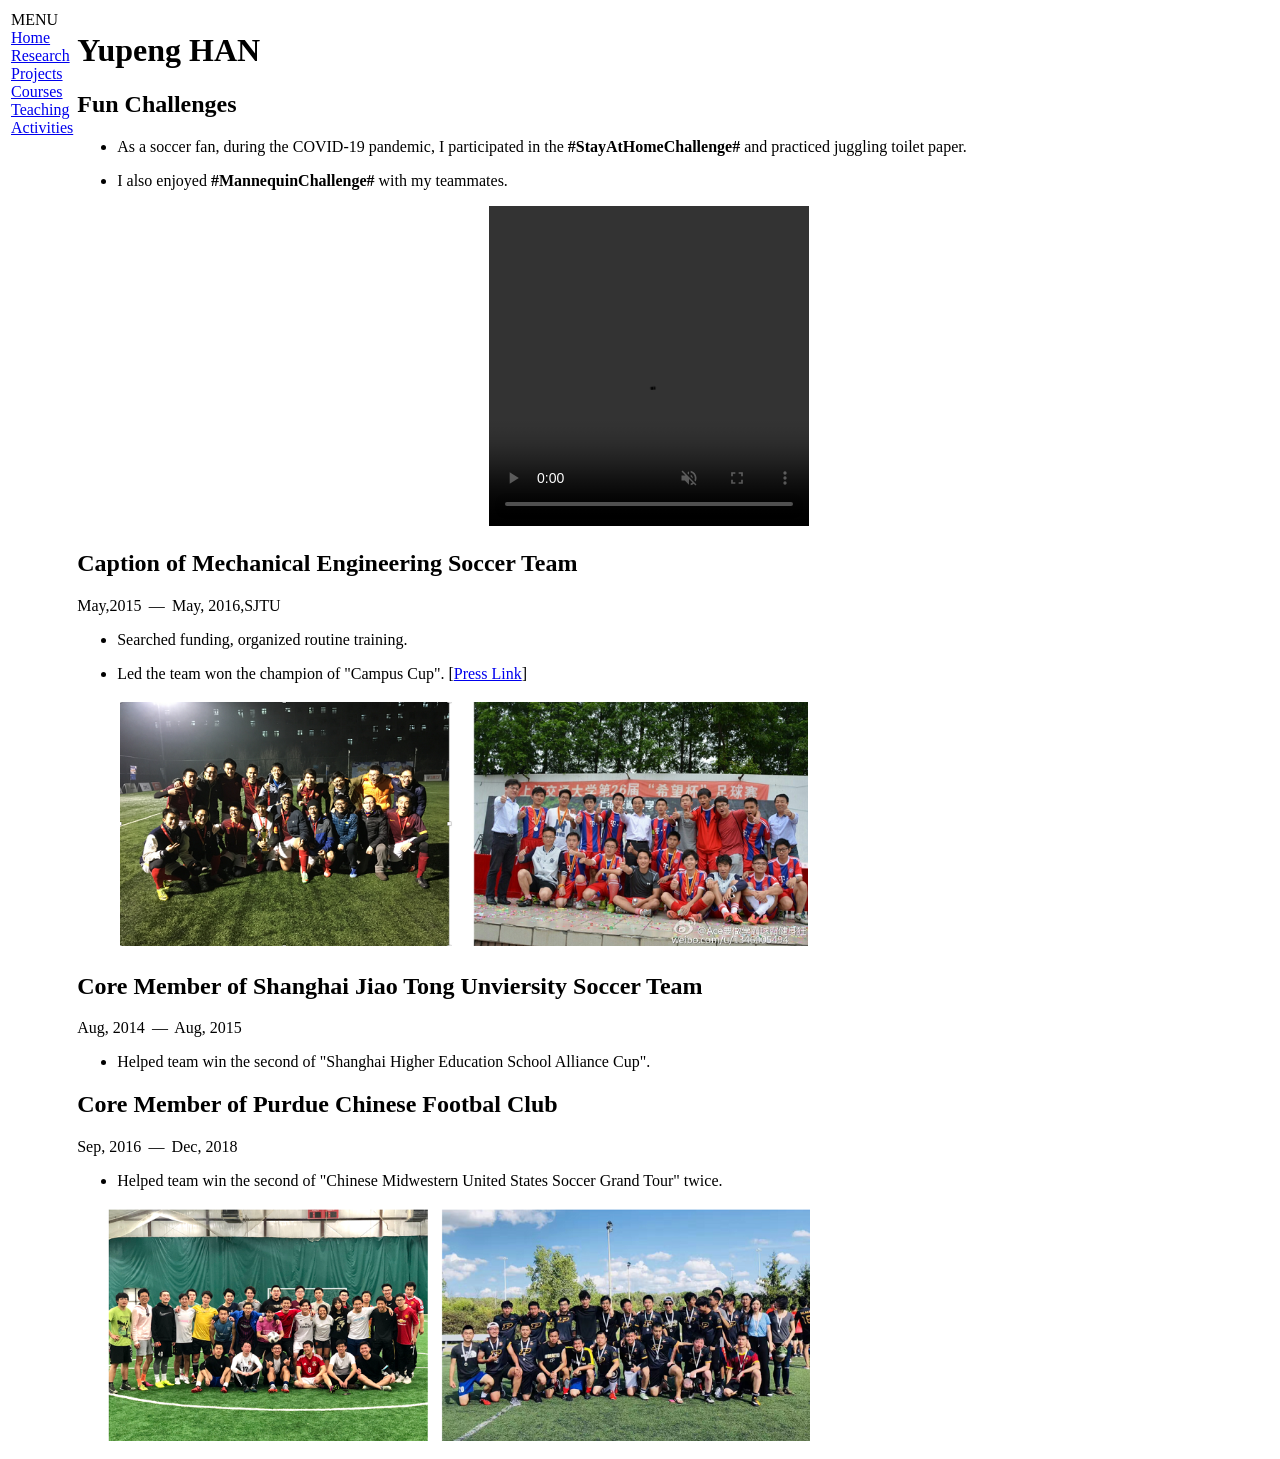
==== activities.html @ 4541bf23 "activity works" ====
<!DOCTYPE html PUBLIC "-//W3C//DTD XHTML 1.1//EN"
  "http://www.w3.org/TR/xhtml11/DTD/xhtml11.dtd">
<html xmlns="http://www.w3.org/1999/xhtml" xml:lang="en">
<head>
<!-- Global site tag (gtag.js) - Google Analytics -->
<script async src="https://www.googletagmanager.com/gtag/js?id=UA-149845984-1"></script>
<script>
  window.dataLayer = window.dataLayer || [];
  function gtag(){dataLayer.push(arguments);}
  gtag('js', new Date());

  gtag('config', 'UA-149845984-1');
</script>
<meta name="generator" content="jemdoc, see http://jemdoc.jaboc.net/" />
<meta http-equiv="Content-Type" content="text/html;charset=utf-8" />
<link rel="stylesheet" href="jemdoc.css" type="text/css" />
<title>Yupeng HAN's Hobby</title>
</head>
<body>
<table summary="Table for page layout." id="tlayout">
<tr valign="top">
<td id="layout-menu">
<div class="menu-category">MENU</div>
<div class="menu-item"><a href="index.html">Home</a></div>
<div class="menu-item"><a href="research.html">Research</a></div>
<div class="menu-item"><a href="projects.html">Projects</a></div>
<div class="menu-item"><a href="courses.html">Courses</a></div>
<div class="menu-item"><a href="teaching.html">Teaching</a></div>
<div class="menu-item"><a href="activities.html" class="current">Activities</a></div>
</td>
<td id="layout-content">
<div id="toptitle">
<h1>Yupeng HAN </h1>
</div>
<h2>Fun Challenges</h2>
<ul>
<li><p>As a soccer fan, during the COVID-19 pandemic, I participated in the <b>#StayAtHomeChallenge#</b> and practiced juggling toilet paper.</p></li>
    <li><p>I also enjoyed <b>#MannequinChallenge#</b> with my teammates.</p></li>
<div>
<!-- <video id = "cg1" autobuffer muted autoplay="autoplay" loop="loop" width="300" height="300">
  <source src="photos/jog.mp4" type="video/mp4">
    Your browser does not support the video tag.
</video> -->
&nbsp&nbsp
<video autoplay loop muted playsinline  width="320" height="320" autobuffer class="video-background">
  <source src="photos/jog.mp4" type="video/mp4">
    Your browser does not support the video tag.
</video>
<script>
    document.getElementById('cg1').play();
</script>
&nbsp&nbsp&nbsp&nbsp&nbsp&nbsp&nbsp&nbsp
<video id = "cg2" autobuffer playsinline muted autoplay="autoplay" loop="loop" width="320" height="320" controls>
  <source src="photos/Mannequin.mp4" type="video/mp4">
    Your browser does not support the video tag.
</video>
<script>
    document.getElementById('cg2').play();
</script>
</div>
    
    

</ul>
<h2><b>Caption</b> of Mechanical Engineering Soccer Team </h2>
<p>May,2015 &#8201;&mdash;&#8201; May, 2016,SJTU</p>
<ul>
<li>
<p>Searched funding, organized routine training.</p>
</li>
<li>
<p>Led the team won the champion of "Campus Cup". [<a href="https://mp.weixin.qq.com/s/-pSv9NqYM9pjsmjz_U05iA">Press Link</a>]</p>
</li>
<table class="imgtable"><tr><td>
<img src="photos/sjtusoccer.png" alt="alt text" width="688px" height="244px" />&nbsp;</td>
<td align="left">
</td>
</tr>
</table>
</ul>




<h2><b>Core Member</b> of Shanghai Jiao Tong Unviersity Soccer Team</h2>
<p>Aug, 2014 &#8201;&mdash;&#8201; Aug, 2015</p>
<ul>
<li><p>Helped team win the second of "Shanghai Higher Education School Alliance Cup".</p>
</li>
</ul>
<h2><b>Core Member</b> of Purdue Chinese Footbal Club</h2>
<p>Sep, 2016 &#8201;&mdash;&#8201; Dec, 2018</p>
<ul>
<li><p>Helped team win the second of "Chinese Midwestern United States Soccer Grand Tour" twice.</p>
</li>
</ul>

<table class="imgtable"><tr><td>
<img src="photos/pcfc.png" alt="alt text" width="730px" height="232px" />&nbsp;</td>
<td align="left"></td></tr></table>

</td>
</tr>
</table>



</body>
</html>
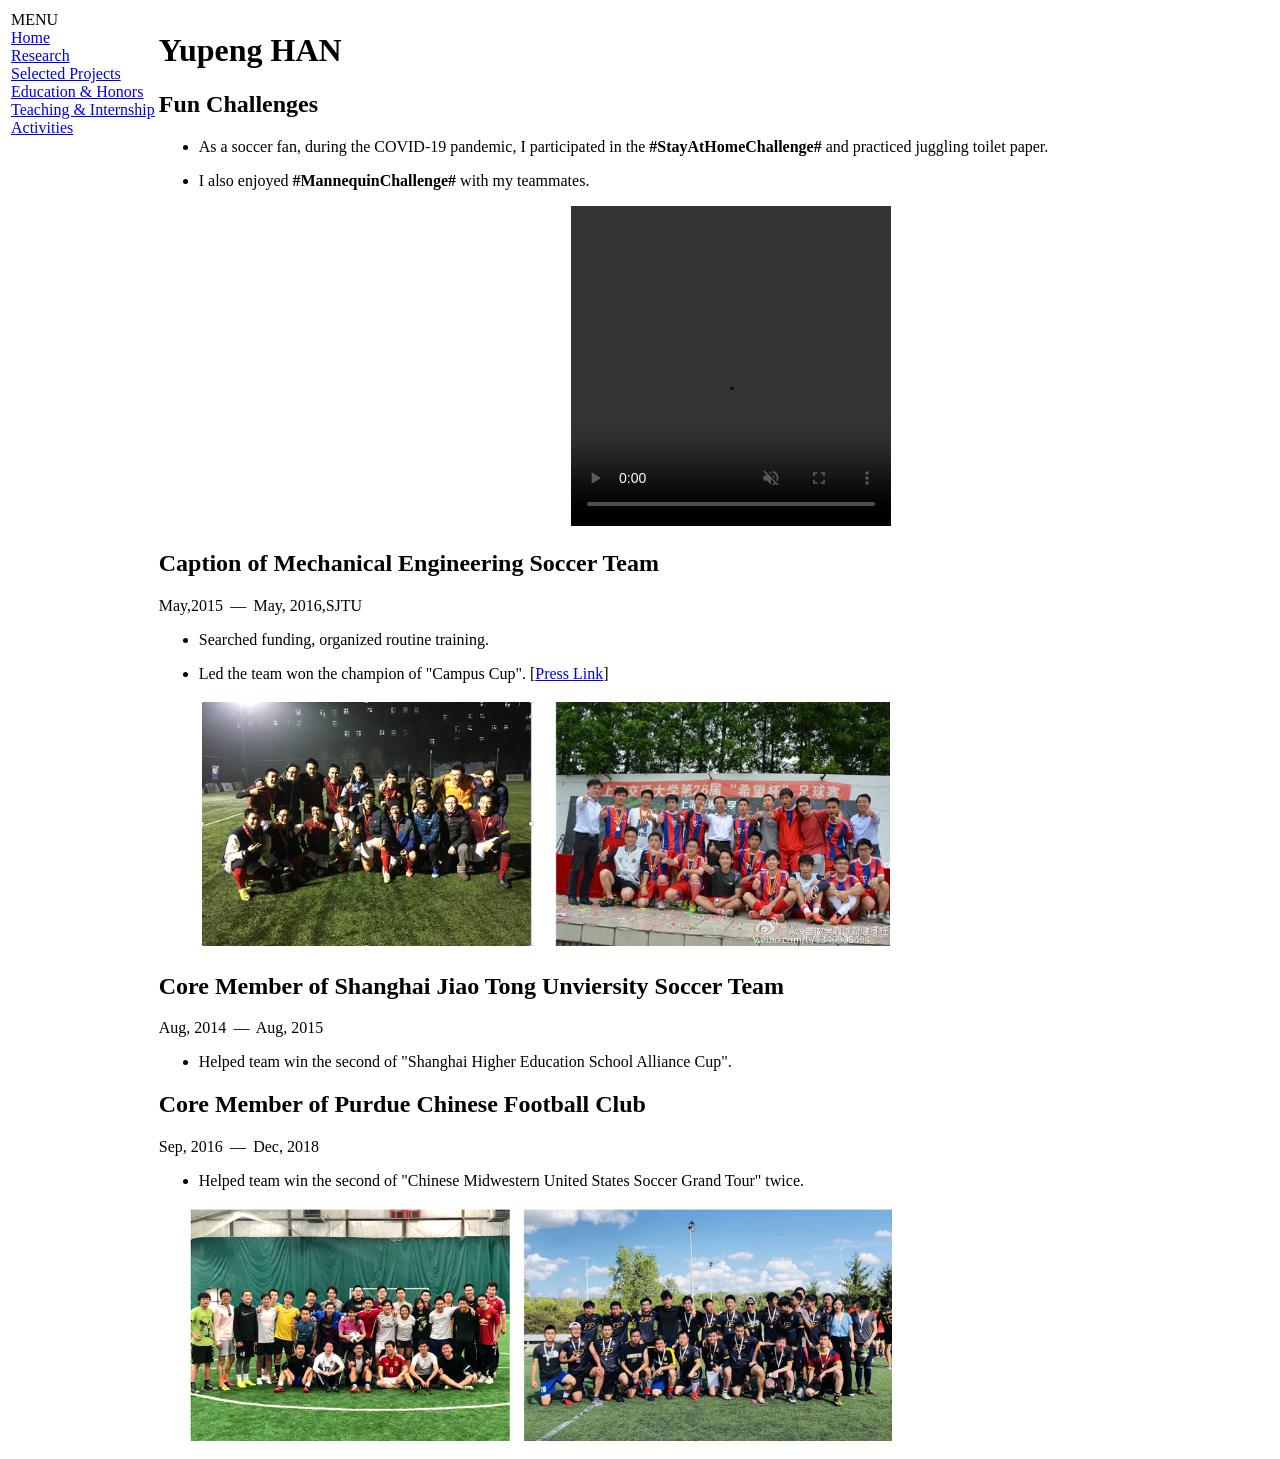
==== commit 8a732bef: "education honors teaching&internship" ====
--- a/activities.html
+++ b/activities.html
@@ -23,9 +23,9 @@
 <div class="menu-category">MENU</div>
 <div class="menu-item"><a href="index.html">Home</a></div>
 <div class="menu-item"><a href="research.html">Research</a></div>
-<div class="menu-item"><a href="projects.html">Projects</a></div>
-<div class="menu-item"><a href="courses.html">Courses</a></div>
-<div class="menu-item"><a href="teaching.html">Teaching</a></div>
+<div class="menu-item"><a href="projects.html">Selected Projects</a></div>
+<div class="menu-item"><a href="courses.html">Education & Honors</a></div>
+<div class="menu-item"><a href="teaching.html">Teaching & Internship</a></div>
 <div class="menu-item"><a href="activities.html" class="current">Activities</a></div>
 </td>
 <td id="layout-content">
@@ -88,7 +88,7 @@
 <li><p>Helped team win the second of "Shanghai Higher Education School Alliance Cup".</p>
 </li>
 </ul>
-<h2><b>Core Member</b> of Purdue Chinese Footbal Club</h2>
+<h2><b>Core Member</b> of Purdue Chinese Football Club</h2>
 <p>Sep, 2016 &#8201;&mdash;&#8201; Dec, 2018</p>
 <ul>
 <li><p>Helped team win the second of "Chinese Midwestern United States Soccer Grand Tour" twice.</p>
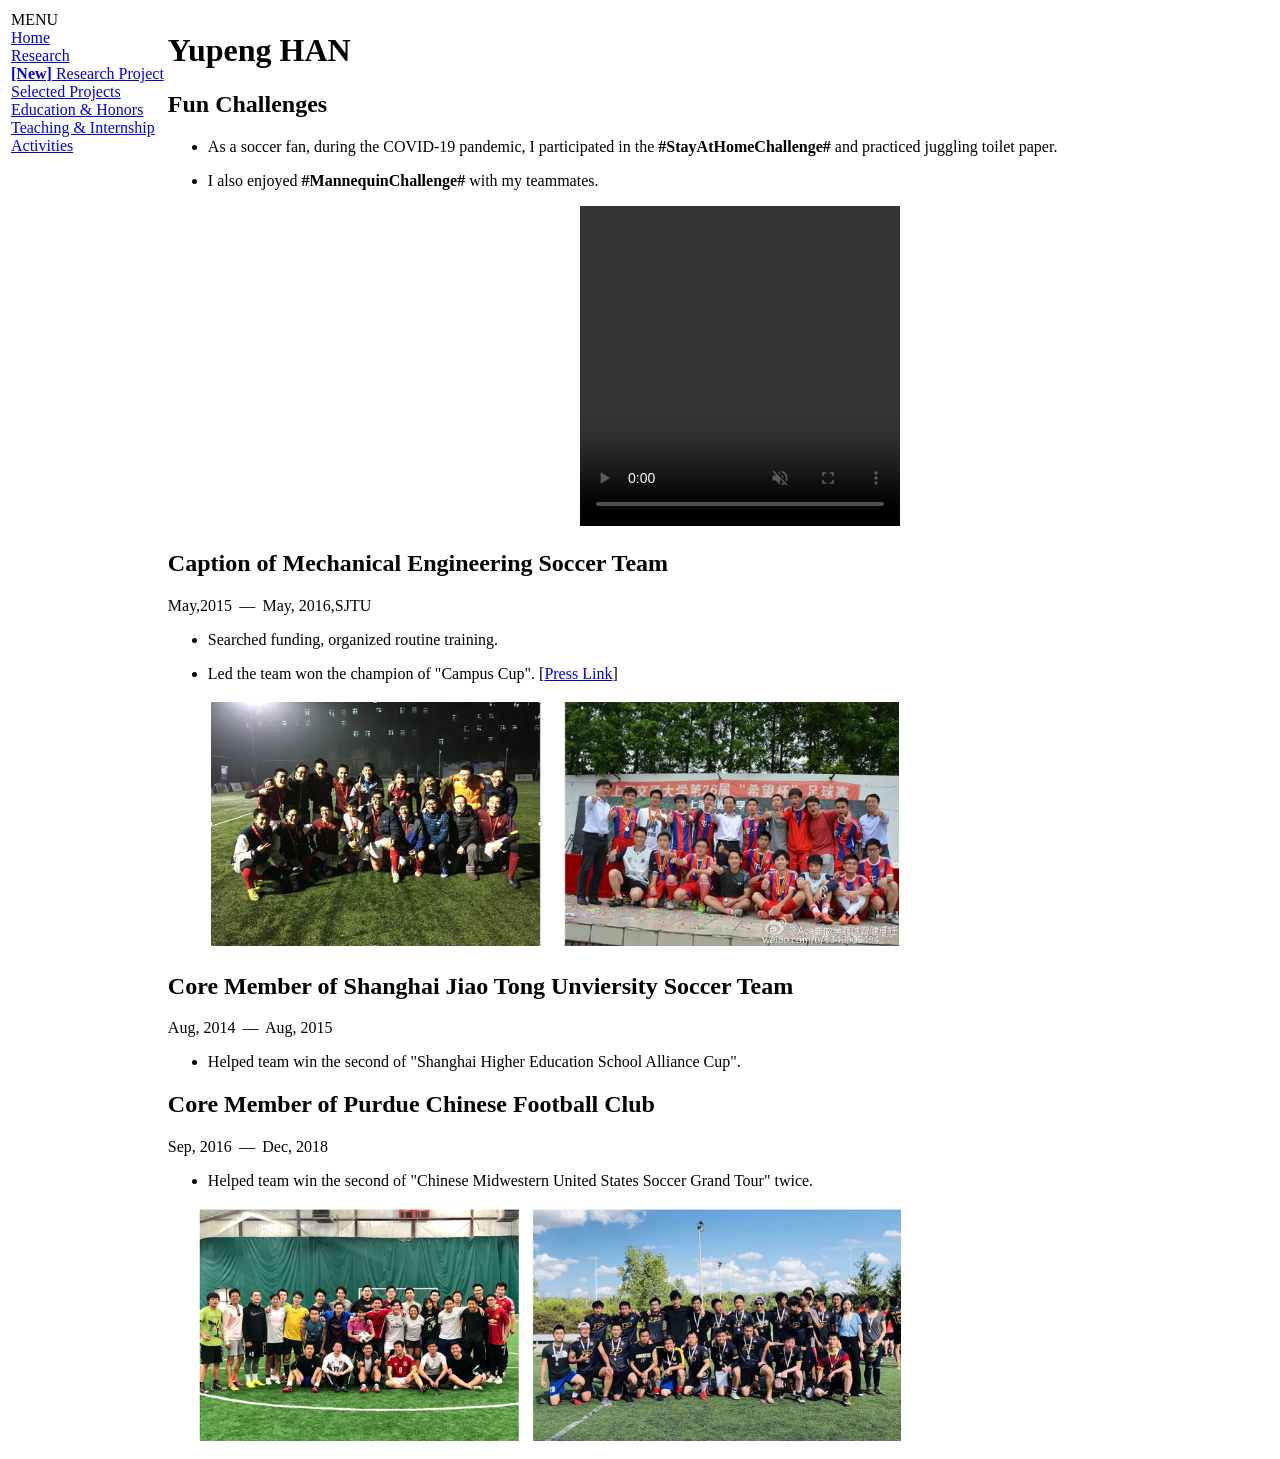
==== commit 05b1699d: "online new project" ====
--- a/activities.html
+++ b/activities.html
@@ -23,6 +23,7 @@
 <div class="menu-category">MENU</div>
 <div class="menu-item"><a href="index.html">Home</a></div>
 <div class="menu-item"><a href="research.html">Research</a></div>
+<div class="menu-item"><a href="new_research_project.html"> <b>[New]</b> Research Project</a></div>
 <div class="menu-item"><a href="projects.html">Selected Projects</a></div>
 <div class="menu-item"><a href="courses.html">Education & Honors</a></div>
 <div class="menu-item"><a href="teaching.html">Teaching & Internship</a></div>
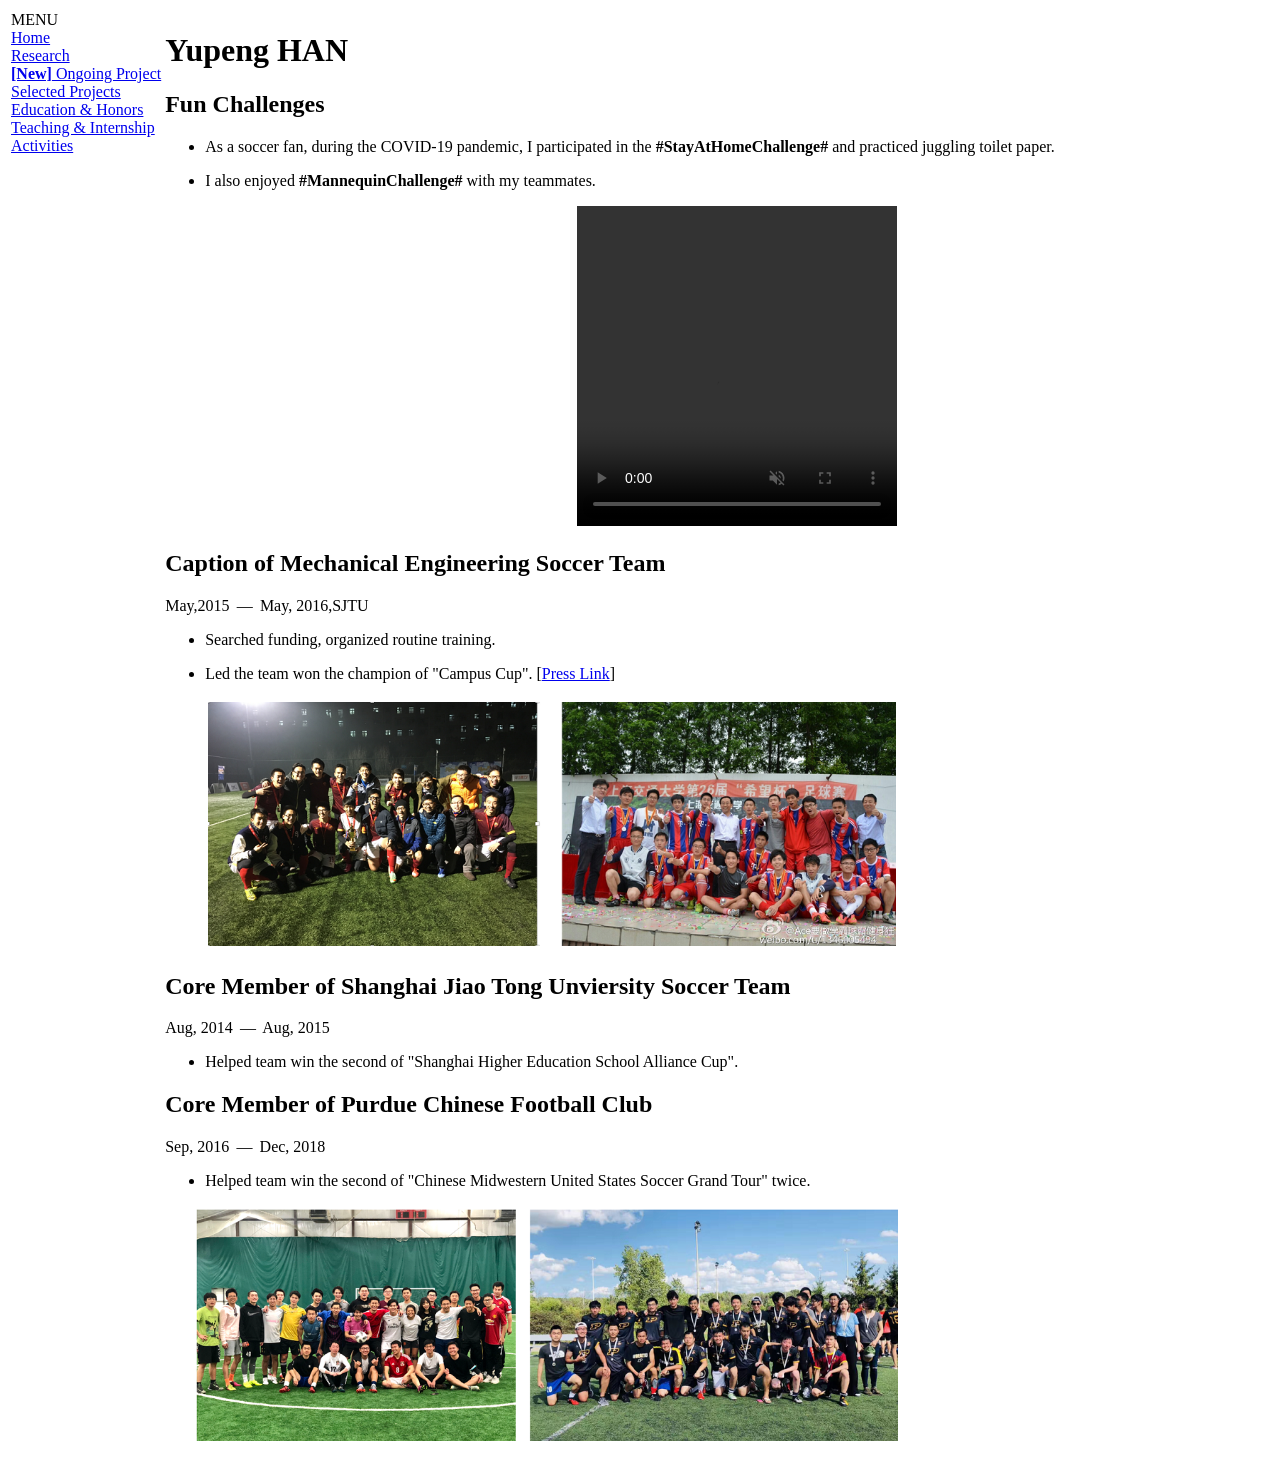
==== commit ed6460ab: "Feb 9" ====
--- a/activities.html
+++ b/activities.html
@@ -23,7 +23,7 @@
 <div class="menu-category">MENU</div>
 <div class="menu-item"><a href="index.html">Home</a></div>
 <div class="menu-item"><a href="research.html">Research</a></div>
-<div class="menu-item"><a href="new_research_project.html"> <b>[New]</b> Research Project</a></div>
+<div class="menu-item"><a href="new_research_project.html"> <b>[New]</b> Ongoing Project</a></div>
 <div class="menu-item"><a href="projects.html">Selected Projects</a></div>
 <div class="menu-item"><a href="courses.html">Education & Honors</a></div>
 <div class="menu-item"><a href="teaching.html">Teaching & Internship</a></div>
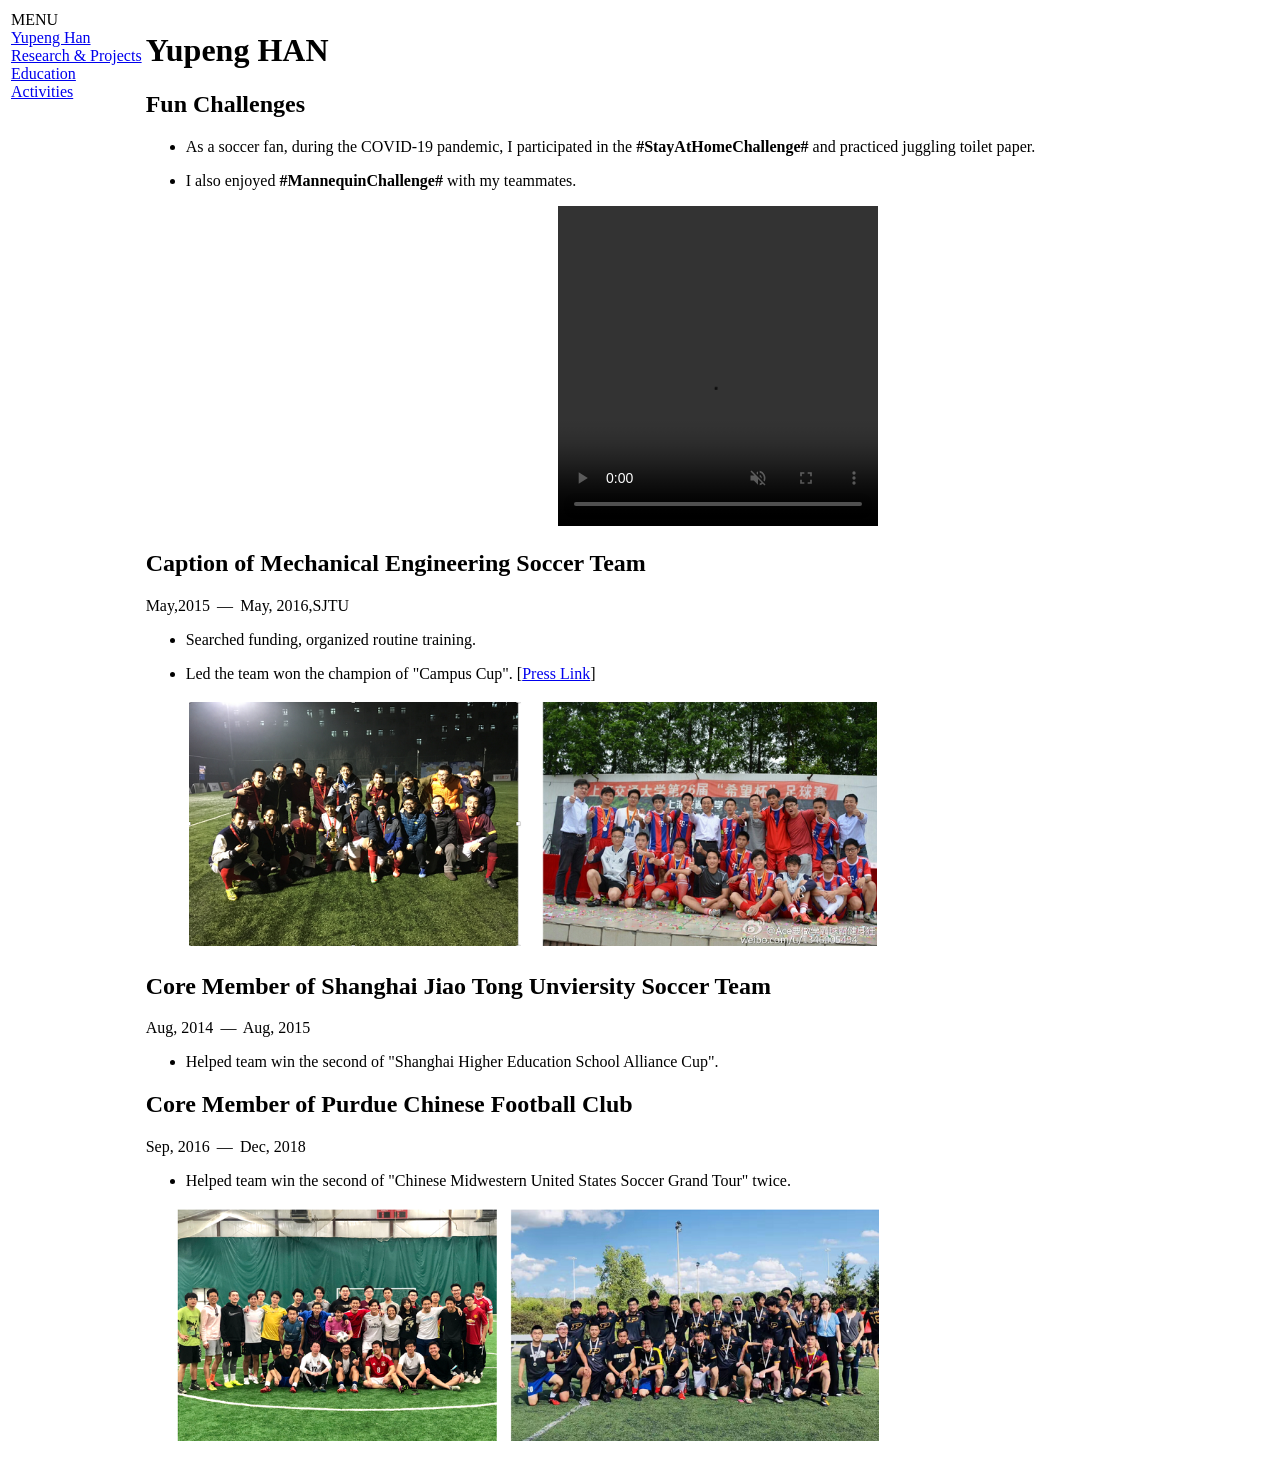
==== commit 3635cda7: "modified homepage" ====
--- a/activities.html
+++ b/activities.html
@@ -21,12 +21,9 @@
 <tr valign="top">
 <td id="layout-menu">
 <div class="menu-category">MENU</div>
-<div class="menu-item"><a href="index.html">Home</a></div>
-<div class="menu-item"><a href="research.html">Research</a></div>
-<div class="menu-item"><a href="new_research_project.html"> <b>[New]</b> Ongoing Project</a></div>
-<div class="menu-item"><a href="projects.html">Selected Projects</a></div>
-<div class="menu-item"><a href="courses.html">Education & Honors</a></div>
-<div class="menu-item"><a href="teaching.html">Teaching & Internship</a></div>
+<div class="menu-item"><a href="index.html">Yupeng Han</a></div>
+<div class="menu-item"><a href="randp.html">Research & Projects</a></div>
+<div class="menu-item"><a href="edu.html">Education</a></div>
 <div class="menu-item"><a href="activities.html" class="current">Activities</a></div>
 </td>
 <td id="layout-content">
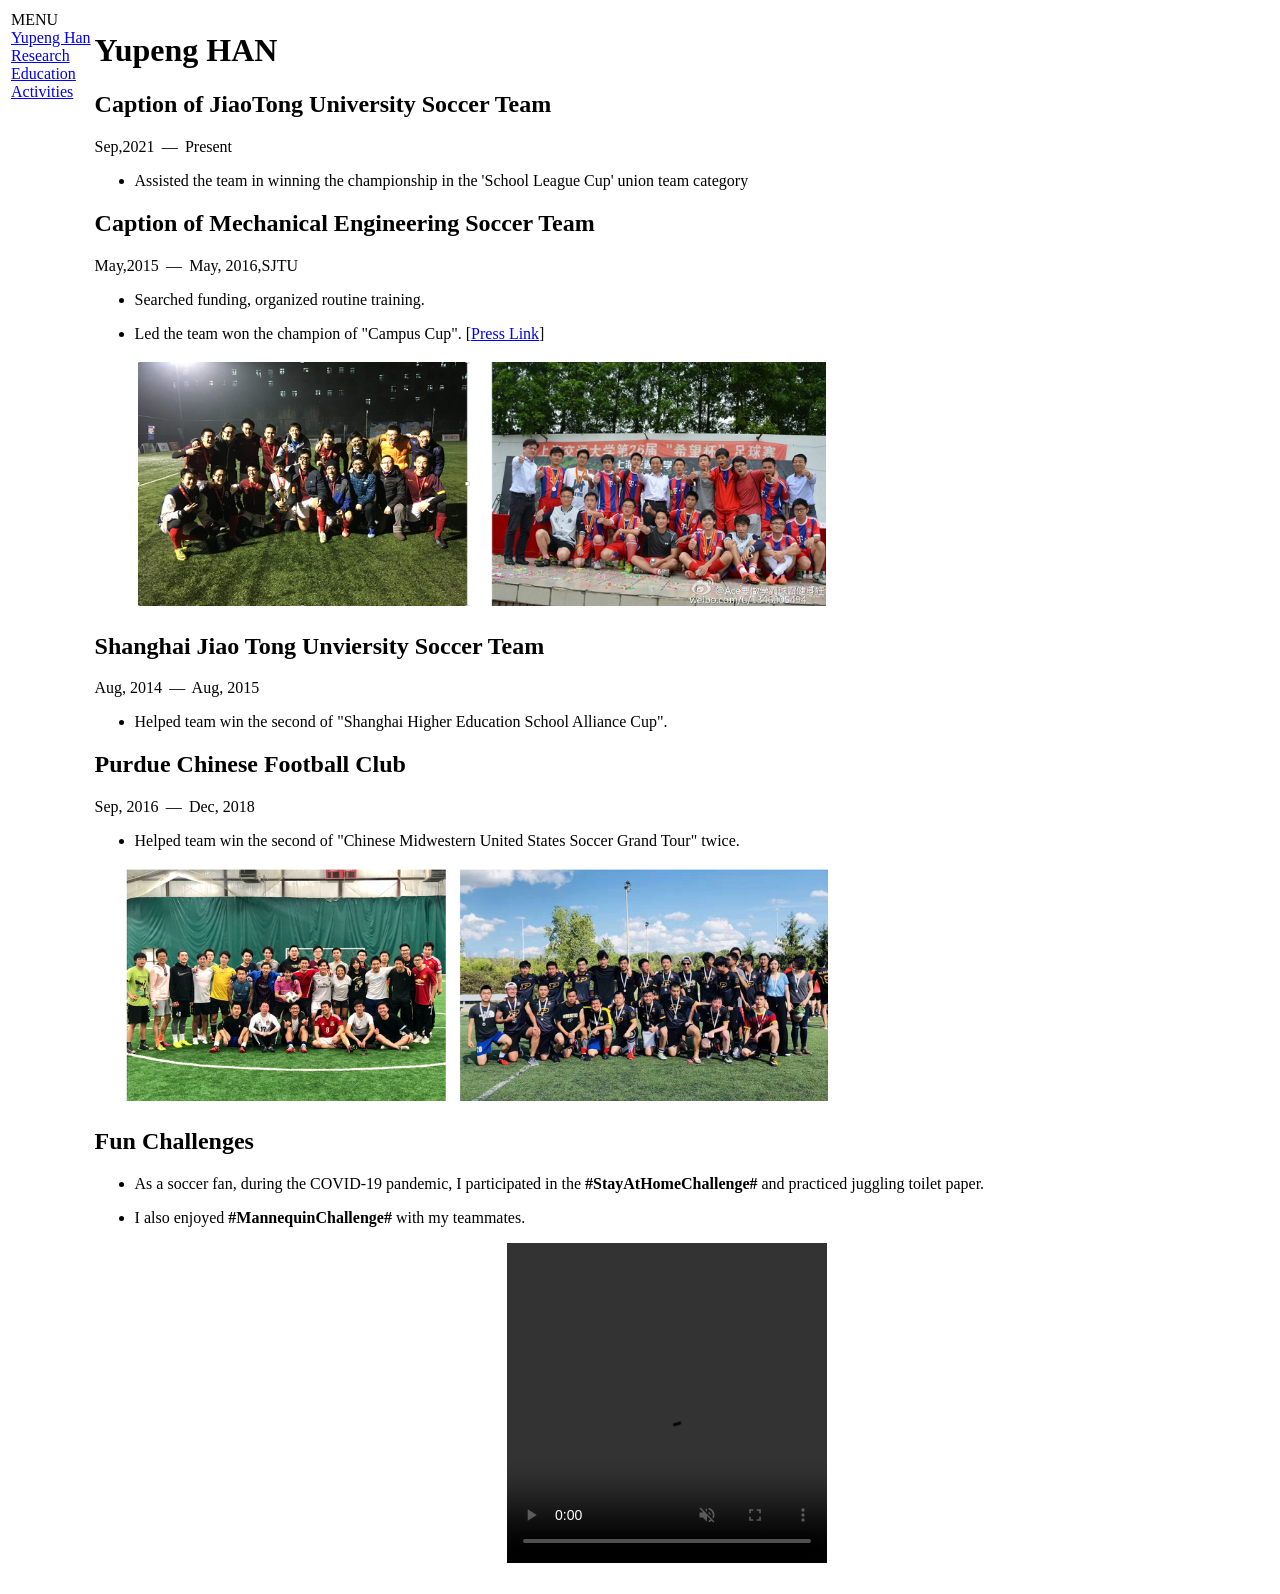
==== commit 7cd30c3c: "update 2023" ====
--- a/activities.html
+++ b/activities.html
@@ -22,7 +22,7 @@
 <td id="layout-menu">
 <div class="menu-category">MENU</div>
 <div class="menu-item"><a href="index.html">Yupeng Han</a></div>
-<div class="menu-item"><a href="randp.html">Research & Projects</a></div>
+<div class="menu-item"><a href="randp.html">Research</a></div>
 <div class="menu-item"><a href="edu.html">Education</a></div>
 <div class="menu-item"><a href="activities.html" class="current">Activities</a></div>
 </td>
@@ -30,6 +30,63 @@
 <div id="toptitle">
 <h1>Yupeng HAN </h1>
 </div>
+
+    
+    
+
+</ul>
+
+<h2><b>Caption</b> of JiaoTong University Soccer Team </h2>
+<p>Sep,2021 &#8201;&mdash;&#8201; Present</p>
+<ul>
+<li>
+<p>Assisted the team in winning the championship in the 'School League Cup' union team category</p>
+</li>
+<!-- <table class="imgtable"><tr><td>
+<img src="photos/sjtusoccer.png" alt="alt text" width="688px" height="244px" />&nbsp;</td>
+<td align="left">
+</td>
+</tr>
+</table> -->
+</ul>
+
+<h2><b>Caption</b> of Mechanical Engineering Soccer Team </h2>
+<p>May,2015 &#8201;&mdash;&#8201; May, 2016,SJTU</p>
+<ul>
+<li>
+<p>Searched funding, organized routine training.</p>
+</li>
+<li>
+<p>Led the team won the champion of "Campus Cup". [<a href="https://mp.weixin.qq.com/s/-pSv9NqYM9pjsmjz_U05iA">Press Link</a>]</p>
+</li>
+<table class="imgtable"><tr><td>
+<img src="photos/sjtusoccer.png" alt="alt text" width="688px" height="244px" />&nbsp;</td>
+<td align="left">
+</td>
+</tr>
+</table>
+</ul>
+
+
+
+
+<h2>Shanghai Jiao Tong Unviersity Soccer Team</h2>
+<p>Aug, 2014 &#8201;&mdash;&#8201; Aug, 2015</p>
+<ul>
+<li><p>Helped team win the second of "Shanghai Higher Education School Alliance Cup".</p>
+</li>
+</ul>
+<h2>Purdue Chinese Football Club</h2>
+<p>Sep, 2016 &#8201;&mdash;&#8201; Dec, 2018</p>
+<ul>
+<li><p>Helped team win the second of "Chinese Midwestern United States Soccer Grand Tour" twice.</p>
+</li>
+</ul>
+
+<table class="imgtable"><tr><td>
+<img src="photos/pcfc.png" alt="alt text" width="730px" height="232px" />&nbsp;</td>
+<td align="left"></td></tr></table>
+
 <h2>Fun Challenges</h2>
 <ul>
 <li><p>As a soccer fan, during the COVID-19 pandemic, I participated in the <b>#StayAtHomeChallenge#</b> and practiced juggling toilet paper.</p></li>
@@ -56,46 +113,7 @@
     document.getElementById('cg2').play();
 </script>
 </div>
-    
-    
 
-</ul>
-<h2><b>Caption</b> of Mechanical Engineering Soccer Team </h2>
-<p>May,2015 &#8201;&mdash;&#8201; May, 2016,SJTU</p>
-<ul>
-<li>
-<p>Searched funding, organized routine training.</p>
-</li>
-<li>
-<p>Led the team won the champion of "Campus Cup". [<a href="https://mp.weixin.qq.com/s/-pSv9NqYM9pjsmjz_U05iA">Press Link</a>]</p>
-</li>
-<table class="imgtable"><tr><td>
-<img src="photos/sjtusoccer.png" alt="alt text" width="688px" height="244px" />&nbsp;</td>
-<td align="left">
-</td>
-</tr>
-</table>
-</ul>
-
-
-
-
-<h2><b>Core Member</b> of Shanghai Jiao Tong Unviersity Soccer Team</h2>
-<p>Aug, 2014 &#8201;&mdash;&#8201; Aug, 2015</p>
-<ul>
-<li><p>Helped team win the second of "Shanghai Higher Education School Alliance Cup".</p>
-</li>
-</ul>
-<h2><b>Core Member</b> of Purdue Chinese Football Club</h2>
-<p>Sep, 2016 &#8201;&mdash;&#8201; Dec, 2018</p>
-<ul>
-<li><p>Helped team win the second of "Chinese Midwestern United States Soccer Grand Tour" twice.</p>
-</li>
-</ul>
-
-<table class="imgtable"><tr><td>
-<img src="photos/pcfc.png" alt="alt text" width="730px" height="232px" />&nbsp;</td>
-<td align="left"></td></tr></table>
 
 </td>
 </tr>
@@ -103,5 +121,6 @@
 
 
 
+
 </body>
 </html>
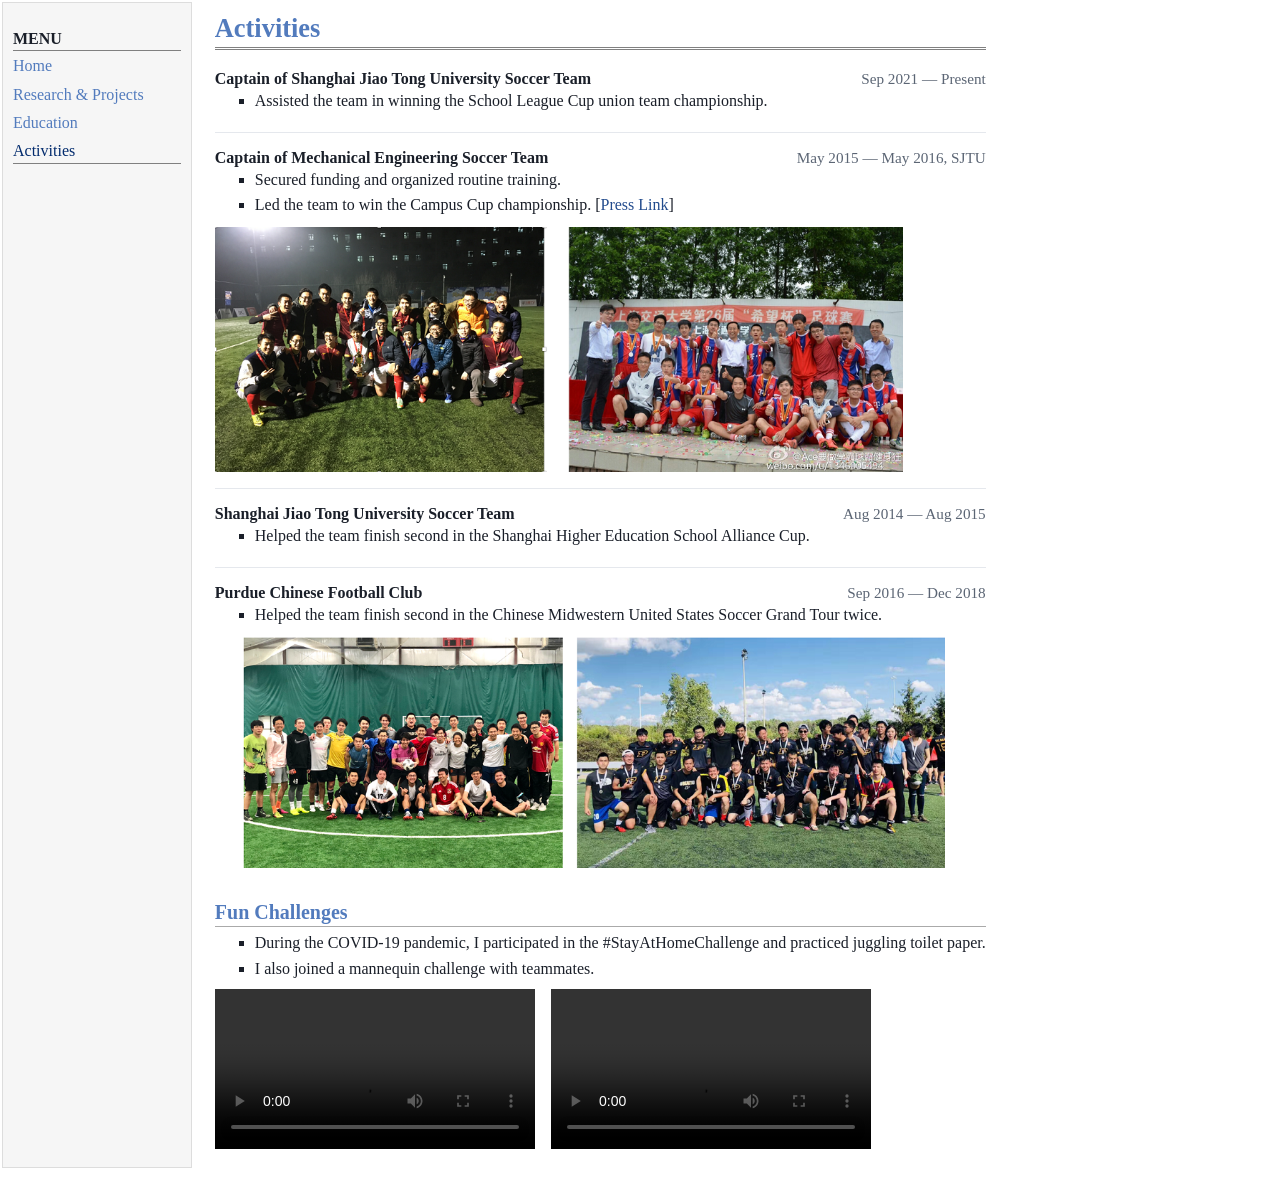
==== commit b03783ab: "Refactor site for 2026 resume update" ====
--- a/activities.html
+++ b/activities.html
@@ -1,6 +1,5 @@
-<!DOCTYPE html PUBLIC "-//W3C//DTD XHTML 1.1//EN"
-  "http://www.w3.org/TR/xhtml11/DTD/xhtml11.dtd">
-<html xmlns="http://www.w3.org/1999/xhtml" xml:lang="en">
+<!DOCTYPE html>
+<html lang="en">
 <head>
 <!-- Global site tag (gtag.js) - Google Analytics -->
 <script async src="https://www.googletagmanager.com/gtag/js?id=UA-149845984-1"></script>
@@ -13,114 +12,90 @@
 </script>
 <meta name="generator" content="jemdoc, see http://jemdoc.jaboc.net/" />
 <meta http-equiv="Content-Type" content="text/html;charset=utf-8" />
+<meta name="viewport" content="width=device-width, initial-scale=1" />
 <link rel="stylesheet" href="jemdoc.css" type="text/css" />
-<title>Yupeng HAN's Hobby</title>
+<title>Activities | Yupeng Han</title>
 </head>
 <body>
 <table summary="Table for page layout." id="tlayout">
 <tr valign="top">
 <td id="layout-menu">
 <div class="menu-category">MENU</div>
-<div class="menu-item"><a href="index.html">Yupeng Han</a></div>
-<div class="menu-item"><a href="randp.html">Research</a></div>
+<div class="menu-item"><a href="index.html">Home</a></div>
+<div class="menu-item"><a href="randp.html">Research &amp; Projects</a></div>
 <div class="menu-item"><a href="edu.html">Education</a></div>
 <div class="menu-item"><a href="activities.html" class="current">Activities</a></div>
 </td>
 <td id="layout-content">
 <div id="toptitle">
-<h1>Yupeng HAN </h1>
+<h1>Activities</h1>
+</div>
+<div class="entry-list">
+<div class="entry">
+<div class="entry-header">
+<div class="entry-title">Captain of Shanghai Jiao Tong University Soccer Team</div>
+<div class="entry-meta">Sep 2021 &mdash; Present</div>
+</div>
+<ul class="tight-list">
+<li><p>Assisted the team in winning the School League Cup union team championship.</p></li>
+</ul>
 </div>
 
-    
-    
+<div class="entry">
+<div class="entry-header">
+<div class="entry-title">Captain of Mechanical Engineering Soccer Team</div>
+<div class="entry-meta">May 2015 &mdash; May 2016, SJTU</div>
+</div>
+<ul class="tight-list">
+<li><p>Secured funding and organized routine training.</p></li>
+<li><p>Led the team to win the Campus Cup championship. [<a href="https://mp.weixin.qq.com/s/-pSv9NqYM9pjsmjz_U05iA">Press Link</a>]</p></li>
+</ul>
+<div class="media-wrap">
+<img src="photos/sjtusoccer.png" alt="Shanghai Jiao Tong University soccer team" class="responsive-media" width="688" height="244" />
+</div>
+</div>
 
+<div class="entry">
+<div class="entry-header">
+<div class="entry-title">Shanghai Jiao Tong University Soccer Team</div>
+<div class="entry-meta">Aug 2014 &mdash; Aug 2015</div>
+</div>
+<ul class="tight-list">
+<li><p>Helped the team finish second in the Shanghai Higher Education School Alliance Cup.</p></li>
 </ul>
+</div>
 
-<h2><b>Caption</b> of JiaoTong University Soccer Team </h2>
-<p>Sep,2021 &#8201;&mdash;&#8201; Present</p>
-<ul>
-<li>
-<p>Assisted the team in winning the championship in the 'School League Cup' union team category</p>
-</li>
-<!-- <table class="imgtable"><tr><td>
-<img src="photos/sjtusoccer.png" alt="alt text" width="688px" height="244px" />&nbsp;</td>
-<td align="left">
-</td>
-</tr>
-</table> -->
+<div class="entry">
+<div class="entry-header">
+<div class="entry-title">Purdue Chinese Football Club</div>
+<div class="entry-meta">Sep 2016 &mdash; Dec 2018</div>
+</div>
+<ul class="tight-list">
+<li><p>Helped the team finish second in the Chinese Midwestern United States Soccer Grand Tour twice.</p></li>
 </ul>
+<div class="media-wrap">
+<img src="photos/pcfc.png" alt="Purdue Chinese Football Club" class="responsive-media" width="730" height="232" />
+</div>
+</div>
+</div>
 
-<h2><b>Caption</b> of Mechanical Engineering Soccer Team </h2>
-<p>May,2015 &#8201;&mdash;&#8201; May, 2016,SJTU</p>
-<ul>
-<li>
-<p>Searched funding, organized routine training.</p>
-</li>
-<li>
-<p>Led the team won the champion of "Campus Cup". [<a href="https://mp.weixin.qq.com/s/-pSv9NqYM9pjsmjz_U05iA">Press Link</a>]</p>
-</li>
-<table class="imgtable"><tr><td>
-<img src="photos/sjtusoccer.png" alt="alt text" width="688px" height="244px" />&nbsp;</td>
-<td align="left">
+<h2>Fun Challenges</h2>
+<ul class="tight-list">
+<li><p>During the COVID-19 pandemic, I participated in the #StayAtHomeChallenge and practiced juggling toilet paper.</p></li>
+<li><p>I also joined a mannequin challenge with teammates.</p></li>
+</ul>
+<div class="media-grid">
+<video controls class="responsive-media" width="320" height="320">
+<source src="photos/jog.mp4" type="video/mp4" />
+Your browser does not support the video tag.
+</video>
+<video controls class="responsive-media" width="320" height="320">
+<source src="photos/Mannequin.mp4" type="video/mp4" />
+Your browser does not support the video tag.
+</video>
+</div>
 </td>
 </tr>
 </table>
-</ul>
-
-
-
-
-<h2>Shanghai Jiao Tong Unviersity Soccer Team</h2>
-<p>Aug, 2014 &#8201;&mdash;&#8201; Aug, 2015</p>
-<ul>
-<li><p>Helped team win the second of "Shanghai Higher Education School Alliance Cup".</p>
-</li>
-</ul>
-<h2>Purdue Chinese Football Club</h2>
-<p>Sep, 2016 &#8201;&mdash;&#8201; Dec, 2018</p>
-<ul>
-<li><p>Helped team win the second of "Chinese Midwestern United States Soccer Grand Tour" twice.</p>
-</li>
-</ul>
-
-<table class="imgtable"><tr><td>
-<img src="photos/pcfc.png" alt="alt text" width="730px" height="232px" />&nbsp;</td>
-<td align="left"></td></tr></table>
-
-<h2>Fun Challenges</h2>
-<ul>
-<li><p>As a soccer fan, during the COVID-19 pandemic, I participated in the <b>#StayAtHomeChallenge#</b> and practiced juggling toilet paper.</p></li>
-    <li><p>I also enjoyed <b>#MannequinChallenge#</b> with my teammates.</p></li>
-<div>
-<!-- <video id = "cg1" autobuffer muted autoplay="autoplay" loop="loop" width="300" height="300">
-  <source src="photos/jog.mp4" type="video/mp4">
-    Your browser does not support the video tag.
-</video> -->
-&nbsp&nbsp
-<video autoplay loop muted playsinline  width="320" height="320" autobuffer class="video-background">
-  <source src="photos/jog.mp4" type="video/mp4">
-    Your browser does not support the video tag.
-</video>
-<script>
-    document.getElementById('cg1').play();
-</script>
-&nbsp&nbsp&nbsp&nbsp&nbsp&nbsp&nbsp&nbsp
-<video id = "cg2" autobuffer playsinline muted autoplay="autoplay" loop="loop" width="320" height="320" controls>
-  <source src="photos/Mannequin.mp4" type="video/mp4">
-    Your browser does not support the video tag.
-</video>
-<script>
-    document.getElementById('cg2').play();
-</script>
-</div>
-
-
-</td>
-</tr>
-</table>
-
-
-
-
 </body>
 </html>
--- a/jemdoc.css
+++ b/jemdoc.css
@@ -0,0 +1,527 @@
+/* Default css file for jemdoc. */
+
+table#tlayout {
+    border: none;
+    border-collapse: separate;
+    background: white;
+}
+
+body {
+	background: white;
+	font-family: Georgia, serif;
+	color: #1a1f29;
+	padding-bottom: 8px;
+	margin: 0;
+}
+
+#layout-menu {
+	background: #f6f6f6;
+	border: 1px solid #dddddd;
+	padding-top: 0.7em;
+	padding-left: 10px;
+	padding-right: 10px;
+	font-size: 1.0em;
+	min-width: 10.5em;
+	white-space: nowrap;
+    text-align: left;
+    vertical-align: top;
+}
+
+#layout-menu td {
+	background: #f4f4f4;
+    vertical-align: top;
+}
+
+#layout-content {
+	padding-top: 0.0em;
+	padding-left: 1.3em;
+	padding-right: 1.3em;
+	padding-bottom: 1.2em;
+    border: none;
+    background: white;
+    text-align: left;
+    vertical-align: top;
+}
+
+#layout-menu a {
+	display: block;
+	line-height: 1.45em;
+	margin-left: 0;
+	padding: 0.08em 0;
+}
+
+tt {
+    background: #ffffdd;
+}
+
+pre, tt {
+	font-size: 90%;
+	font-family: monaco, monospace;
+}
+
+a, a > tt {
+	color: #224b8d;
+	text-decoration: none;
+}
+
+a:hover {
+	border-bottom: 1px gray dotted;
+}
+
+#layout-menu a.current:link, #layout-menu a.current:visited {
+	color: #022b6d;
+	border-bottom: 1px gray solid;
+}
+#layout-menu a:link, #layout-menu a:visited, #layout-menu a:hover {
+	color: #527bbd;
+	text-decoration: none;
+}
+#layout-menu a:hover {
+	text-decoration: none;
+}
+
+div.menu-category {
+	border-bottom: 1px solid gray;
+	margin-top: 0.8em;
+	padding-top: 0.2em;
+	padding-bottom: 0.1em;
+	font-weight: bold;
+}
+
+div.menu-item {
+	padding-left: 0;
+	text-indent: 0;
+	margin: 0.15em 0;
+}
+
+div#toptitle {
+	padding-bottom: 0.2em;
+	margin-bottom: 1.2em;
+	border-bottom: 3px double gray;
+}
+
+/* Reduce space if we begin the page with a title. */
+div#toptitle + h2, div#toptitle + h3 {
+	margin-top: -0.7em;
+}
+
+div#subtitle {
+	margin-top: 0.0em;
+	margin-bottom: 0.0em;
+	padding-top: 0em;
+	padding-bottom: 0.1em;
+}
+
+em {
+	font-style: italic;
+}
+
+strong {
+	font-weight: bold;
+}
+
+
+h1, h2, h3 {
+	color: #527bbd;
+	margin-top: 0.7em;
+	margin-bottom: 0.3em;
+	padding-bottom: 0.2em;
+	line-height: 1.0;
+	padding-top: 0.5em;
+	border-bottom: 1px solid #aaaaaa;
+}
+
+h1 {
+	font-size: 165%;
+}
+
+h2 {
+	padding-top: 0.8em;
+	font-size: 125%;
+}
+
+h2 + h3 {
+    padding-top: 0.2em;
+}
+
+h3 {
+	font-size: 110%;
+	border-bottom: none;
+}
+
+p {
+	margin-top: 0.0em;
+	margin-bottom: 0.8em;
+	padding: 0;
+	line-height: 1.3;
+}
+
+pre {
+	padding: 0;
+	margin: 0;
+}
+
+div#footer {
+	font-size: small;
+	border-top: 1px solid #c0c0c0;
+	padding-top: 0.1em;
+	margin-top: 4.0em;
+	color: #c0c0c0;
+}
+
+div#footer a {
+	color: #80a0b0;
+}
+
+div#footer-text {
+	float: left;
+	padding-bottom: 8px;
+}
+
+ul, ol, dl {
+	margin-top: 0.2em;
+	padding-top: 0;
+	margin-bottom: 0.8em;
+}
+
+dt {
+	margin-top: 0.5em;
+	margin-bottom: 0;
+}
+
+dl {
+	margin-left: 20px;
+}
+
+dd {
+	color: #222222;
+}
+
+dd > *:first-child {
+	margin-top: 0;
+}
+
+ul {
+	list-style-position: outside;
+	list-style-type: square;
+}
+
+p + ul, p + ol {
+	margin-top: -0.5em;
+}
+
+li ul, li ol {
+	margin-top: -0.3em;
+}
+
+ol {
+	list-style-position: outside;
+	list-style-type: decimal;
+}
+
+li p, dd p {
+	margin-bottom: 0.3em;
+}
+
+
+ol ol {
+	list-style-type: lower-alpha;
+}
+
+ol ol ol {
+	list-style-type: lower-roman;
+}
+
+p + div.codeblock {
+	margin-top: -0.6em;
+}
+
+div.codeblock, div.infoblock {
+	margin-right: 0%;
+	margin-top: 1.2em;
+	margin-bottom: 1.3em;
+}
+
+div.blocktitle {
+	font-weight: bold;
+	color: #36567a;
+	margin-top: 1.2em;
+	margin-bottom: 0.1em;
+}
+
+div.blockcontent {
+	border: 1px solid silver;
+	padding: 0.3em 0.5em;
+}
+
+div.infoblock > div.blockcontent {
+	background: #f7f9fc;
+}
+
+div.blockcontent p + ul, div.blockcontent p + ol {
+	margin-top: 0.4em;
+}
+
+div.infoblock p {
+	margin-bottom: 0em;
+}
+
+div.infoblock li p, div.infoblock dd p {
+	margin-bottom: 0.5em;
+}
+
+div.infoblock p + p {
+	margin-top: 0.8em;
+}
+
+div.codeblock > div.blockcontent {
+	background: #f6f6f6;
+}
+
+span.pycommand {
+	color: #000070;
+}
+
+span.statement {
+	color: #008800;
+}
+span.builtin {
+	color: #000088;
+}
+span.special {
+	color: #990000;
+}
+span.operator {
+	color: #880000;
+}
+span.error {
+	color: #aa0000;
+}
+span.comment, span.comment > *, span.string, span.string > * {
+	color: #606060;
+}
+
+@media print {
+	#layout-menu { display: none; }
+}
+
+#fwtitle {
+	margin: 2px;
+}
+
+#fwtitle #toptitle {
+	padding-left: 0.5em;
+	margin-bottom: 0.5em;
+}
+
+#layout-content h1:first-child, #layout-content h2:first-child, #layout-content h3:first-child {
+	margin-top: -0.7em;
+}
+
+div#toptitle h1, #layout-content div#toptitle h1 {
+	margin-bottom: 0.0em;
+	padding-bottom: 0.1em;
+	padding-top: 0;
+	margin-top: 0.5em;
+	border-bottom: none;
+}
+
+img.eq {
+	padding: 0;
+	padding-left: 0.1em;
+	padding-right: 0.1em;
+	margin: 0;
+}
+
+img.eqwl {
+	padding-left: 2em;
+	padding-top: 0.6em;
+	padding-bottom: 0.2em;
+	margin: 0;
+}
+
+table {
+    border: 2px solid black;
+    border-collapse: collapse;
+}
+
+td {
+    padding: 2px;
+    padding-left: 0.5em;
+    padding-right: 0.5em;
+    text-align: center;
+    border: 1px solid gray;
+}
+
+table + table {
+    margin-top: 1em;
+}
+
+tr.heading {
+    font-weight: bold;
+    border-bottom: 2px solid black;
+}
+
+img {
+    border: none;
+}
+
+table.imgtable, table.imgtable td {
+    border: none;
+    text-align: left;
+}
+
+.landing {
+	display: flex;
+	align-items: flex-start;
+	gap: 1.7em;
+}
+
+.landing-photo img {
+	display: block;
+	max-width: 100%;
+	height: auto;
+}
+
+.landing-main {
+	flex: 1;
+	min-width: 0;
+}
+
+.landing-summary {
+	font-size: 1.05em;
+	line-height: 1.45;
+	margin-bottom: 1.1em;
+	max-width: 42em;
+}
+
+.home-section {
+	margin-top: 0.9em;
+}
+
+.home-section h2 {
+	margin-top: 0;
+}
+
+.compact-list {
+	list-style: none;
+	padding-left: 0;
+	margin-top: 0.3em;
+	margin-bottom: 0.5em;
+}
+
+.compact-list li {
+	margin: 0 0 0.35em 0;
+}
+
+.tight-list {
+	margin-top: 0.2em;
+	margin-bottom: 0.5em;
+}
+
+.entry-list {
+	display: flex;
+	flex-direction: column;
+	gap: 1em;
+}
+
+.entry {
+	padding-bottom: 0.75em;
+	border-bottom: 1px solid #e5e8ed;
+}
+
+.entry:last-child {
+	border-bottom: none;
+	padding-bottom: 0;
+}
+
+.entry-header {
+	display: flex;
+	justify-content: space-between;
+	align-items: baseline;
+	gap: 1em;
+	flex-wrap: wrap;
+}
+
+.entry-title {
+	font-weight: bold;
+}
+
+.entry-meta,
+.item-meta {
+	color: #5b6574;
+	font-size: 0.95em;
+}
+
+.entry-subtitle {
+	margin-top: 0.2em;
+	margin-bottom: 0;
+}
+
+.section-intro {
+	max-width: 48em;
+}
+
+.feature-card {
+	border: 1px solid #dbe2ea;
+	background: #f8fafc;
+	padding: 0.9em 1.1em;
+	margin: 0.8em 0 1.2em 0;
+}
+
+.feature-card h3 {
+	margin-top: 0;
+	padding-top: 0;
+}
+
+.research-item {
+	margin-bottom: 1.4em;
+}
+
+.media-wrap {
+	margin-top: 0.7em;
+}
+
+.media-grid {
+	display: flex;
+	flex-wrap: wrap;
+	gap: 1em;
+	margin-top: 0.6em;
+}
+
+.responsive-media {
+	max-width: 100%;
+	height: auto;
+}
+
+@media screen and (max-width: 820px) {
+	table#tlayout, table#tlayout tbody, table#tlayout tr {
+		display: block;
+		width: 100%;
+	}
+
+	#layout-menu,
+	#layout-content {
+		display: block;
+		width: auto;
+	}
+
+	#layout-menu {
+		border-left: none;
+		border-right: none;
+		border-top: none;
+	}
+
+	#layout-content {
+		padding-left: 1em;
+		padding-right: 1em;
+	}
+
+	.landing {
+		display: block;
+	}
+
+	.landing-photo {
+		margin-bottom: 1em;
+	}
+}
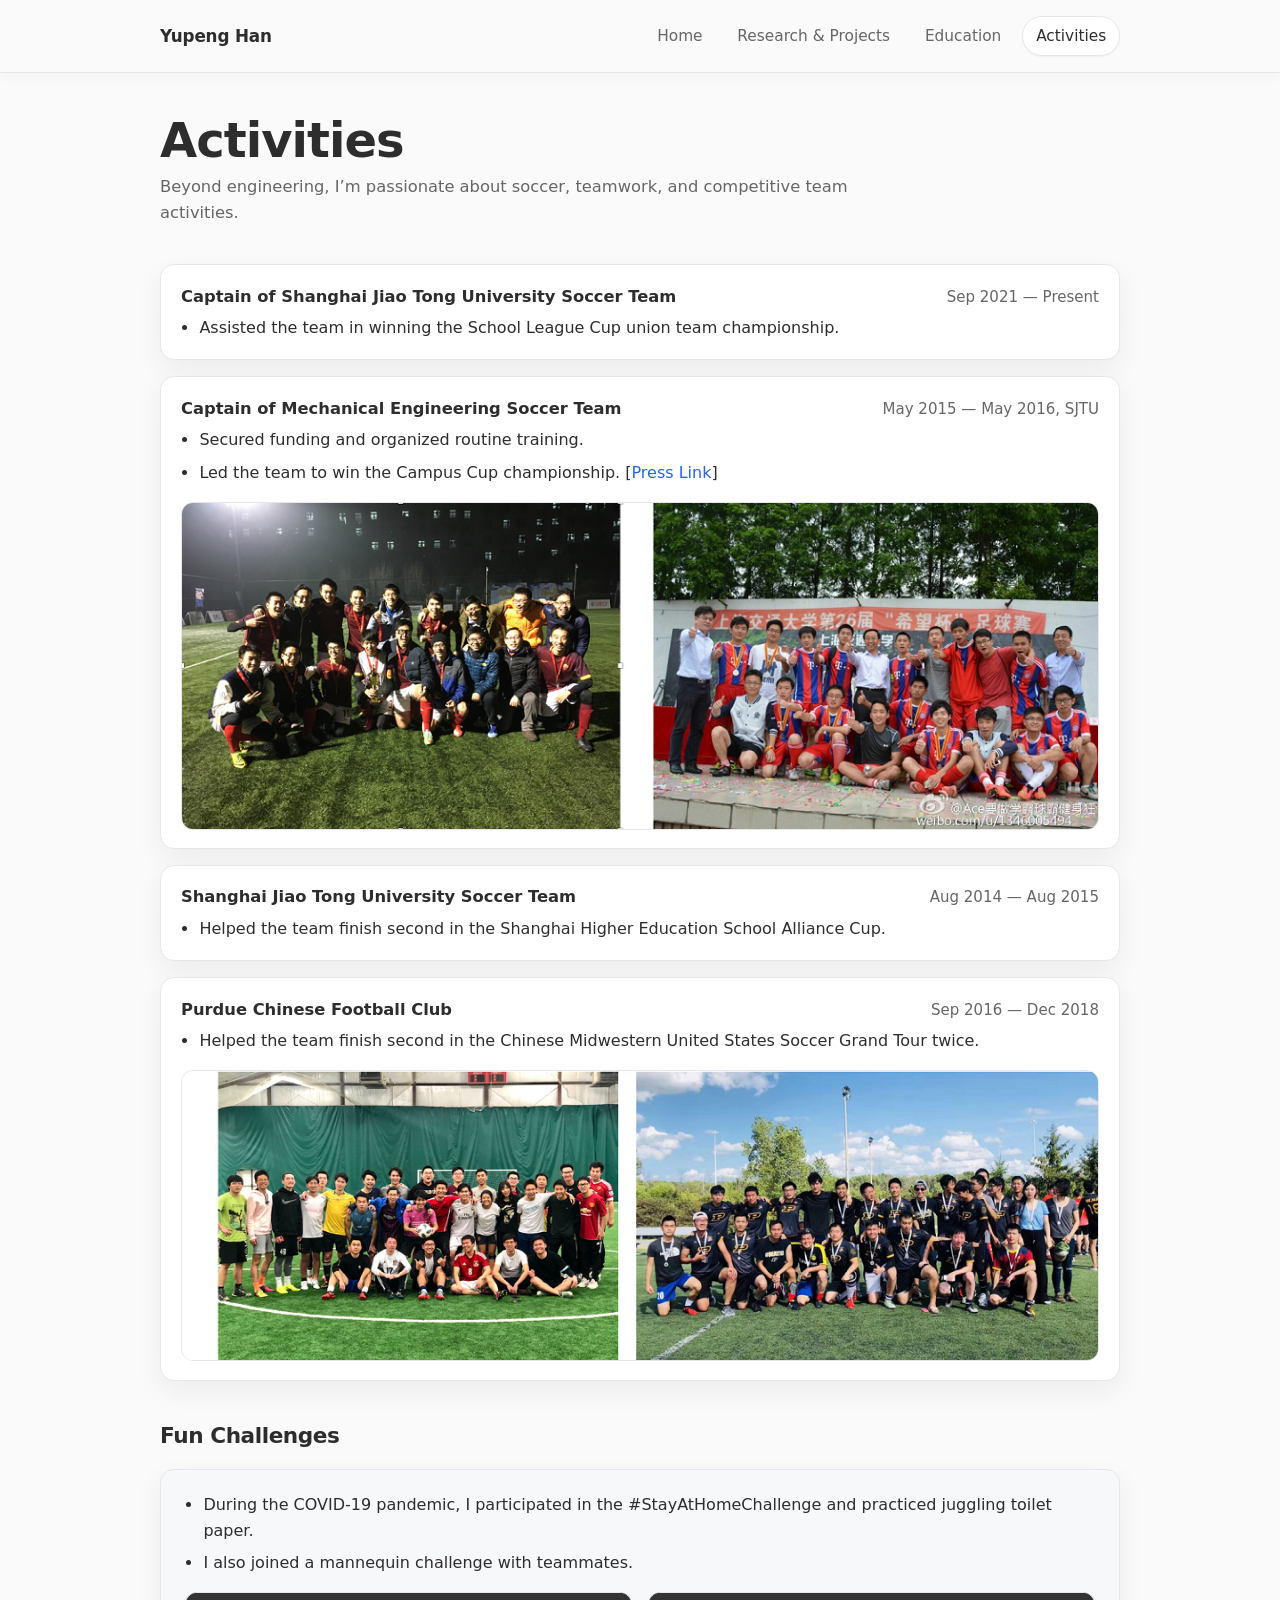
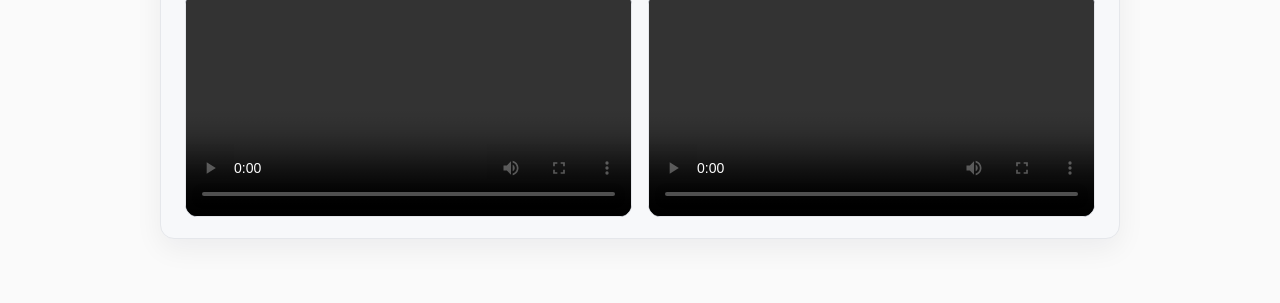
==== commit 8ee70ea1: "Refactor site layout and visual structure" ====
--- a/activities.html
+++ b/activities.html
@@ -17,85 +17,100 @@
 <title>Activities | Yupeng Han</title>
 </head>
 <body>
-<table summary="Table for page layout." id="tlayout">
-<tr valign="top">
-<td id="layout-menu">
-<div class="menu-category">MENU</div>
-<div class="menu-item"><a href="index.html">Home</a></div>
-<div class="menu-item"><a href="randp.html">Research &amp; Projects</a></div>
-<div class="menu-item"><a href="edu.html">Education</a></div>
-<div class="menu-item"><a href="activities.html" class="current">Activities</a></div>
-</td>
-<td id="layout-content">
-<div id="toptitle">
-<h1>Activities</h1>
+<header class="site-header">
+<div class="site-shell nav-bar">
+<a class="site-brand" href="index.html">Yupeng Han</a>
+<nav class="site-nav" aria-label="Primary">
+<a href="index.html">Home</a>
+<a href="randp.html">Research &amp; Projects</a>
+<a href="edu.html">Education</a>
+<a href="activities.html" aria-current="page">Activities</a>
+</nav>
 </div>
-<div class="entry-list">
-<div class="entry">
+</header>
+
+<main class="site-shell page-main">
+<section class="page-hero page-hero-compact">
+<h1 class="page-title">Activities</h1>
+<p class="page-summary">Beyond engineering, I’m passionate about soccer, teamwork, and competitive team activities.</p>
+</section>
+
+<section class="page-section">
+<div class="activities-grid">
+<article class="content-card entry-card">
 <div class="entry-header">
 <div class="entry-title">Captain of Shanghai Jiao Tong University Soccer Team</div>
 <div class="entry-meta">Sep 2021 &mdash; Present</div>
 </div>
-<ul class="tight-list">
-<li><p>Assisted the team in winning the School League Cup union team championship.</p></li>
+<ul class="body-list">
+<li>Assisted the team in winning the School League Cup union team championship.</li>
 </ul>
-</div>
+</article>
 
-<div class="entry">
+<article class="content-card entry-card">
 <div class="entry-header">
 <div class="entry-title">Captain of Mechanical Engineering Soccer Team</div>
 <div class="entry-meta">May 2015 &mdash; May 2016, SJTU</div>
 </div>
-<ul class="tight-list">
-<li><p>Secured funding and organized routine training.</p></li>
-<li><p>Led the team to win the Campus Cup championship. [<a href="https://mp.weixin.qq.com/s/-pSv9NqYM9pjsmjz_U05iA">Press Link</a>]</p></li>
+<ul class="body-list">
+<li>Secured funding and organized routine training.</li>
+<li>Led the team to win the Campus Cup championship. [<a href="https://mp.weixin.qq.com/s/-pSv9NqYM9pjsmjz_U05iA">Press Link</a>]</li>
 </ul>
-<div class="media-wrap">
-<img src="photos/sjtusoccer.png" alt="Shanghai Jiao Tong University soccer team" class="responsive-media" width="688" height="244" />
+<div class="media-frame">
+<img src="photos/sjtusoccer.png" alt="Shanghai Jiao Tong University soccer team" width="688" height="244" />
 </div>
-</div>
+</article>
 
-<div class="entry">
+<article class="content-card entry-card">
 <div class="entry-header">
 <div class="entry-title">Shanghai Jiao Tong University Soccer Team</div>
 <div class="entry-meta">Aug 2014 &mdash; Aug 2015</div>
 </div>
-<ul class="tight-list">
-<li><p>Helped the team finish second in the Shanghai Higher Education School Alliance Cup.</p></li>
+<ul class="body-list">
+<li>Helped the team finish second in the Shanghai Higher Education School Alliance Cup.</li>
 </ul>
-</div>
+</article>
 
-<div class="entry">
+<article class="content-card entry-card">
 <div class="entry-header">
 <div class="entry-title">Purdue Chinese Football Club</div>
 <div class="entry-meta">Sep 2016 &mdash; Dec 2018</div>
 </div>
-<ul class="tight-list">
-<li><p>Helped the team finish second in the Chinese Midwestern United States Soccer Grand Tour twice.</p></li>
+<ul class="body-list">
+<li>Helped the team finish second in the Chinese Midwestern United States Soccer Grand Tour twice.</li>
 </ul>
-<div class="media-wrap">
-<img src="photos/pcfc.png" alt="Purdue Chinese Football Club" class="responsive-media" width="730" height="232" />
+<div class="media-frame">
+<img src="photos/pcfc.png" alt="Purdue Chinese Football Club" width="730" height="232" />
 </div>
+</article>
 </div>
+</section>
+
+<section class="page-section">
+<div class="section-heading">
+<h2>Fun Challenges</h2>
 </div>
-
-<h2>Fun Challenges</h2>
-<ul class="tight-list">
-<li><p>During the COVID-19 pandemic, I participated in the #StayAtHomeChallenge and practiced juggling toilet paper.</p></li>
-<li><p>I also joined a mannequin challenge with teammates.</p></li>
+<article class="content-card fun-card">
+<ul class="body-list">
+<li>During the COVID-19 pandemic, I participated in the #StayAtHomeChallenge and practiced juggling toilet paper.</li>
+<li>I also joined a mannequin challenge with teammates.</li>
 </ul>
 <div class="media-grid">
-<video controls class="responsive-media" width="320" height="320">
+<div class="media-frame">
+<video controls width="320" height="320">
 <source src="photos/jog.mp4" type="video/mp4" />
 Your browser does not support the video tag.
 </video>
-<video controls class="responsive-media" width="320" height="320">
+</div>
+<div class="media-frame">
+<video controls width="320" height="320">
 <source src="photos/Mannequin.mp4" type="video/mp4" />
 Your browser does not support the video tag.
 </video>
 </div>
-</td>
-</tr>
-</table>
+</div>
+</article>
+</section>
+</main>
 </body>
 </html>
--- a/jemdoc.css
+++ b/jemdoc.css
@@ -1,527 +1,486 @@
-/* Default css file for jemdoc. */
-
-table#tlayout {
-    border: none;
-    border-collapse: separate;
-    background: white;
+:root {
+  --color-bg: #fafafa;
+  --color-card: #ffffff;
+  --color-card-muted: #f5f7fa;
+  --color-text: #2d2d2d;
+  --color-muted: #666666;
+  --color-border: #e5e7eb;
+  --color-accent: #2563eb;
+  --color-accent-soft: #eff6ff;
+  --color-shadow: rgba(15, 23, 42, 0.06);
+  --radius: 14px;
+  --radius-sm: 10px;
+  --max-width: 960px;
+}
+
+* {
+  box-sizing: border-box;
+}
+
+html {
+  scroll-behavior: smooth;
 }
 
 body {
-	background: white;
-	font-family: Georgia, serif;
-	color: #1a1f29;
-	padding-bottom: 8px;
-	margin: 0;
-}
-
-#layout-menu {
-	background: #f6f6f6;
-	border: 1px solid #dddddd;
-	padding-top: 0.7em;
-	padding-left: 10px;
-	padding-right: 10px;
-	font-size: 1.0em;
-	min-width: 10.5em;
-	white-space: nowrap;
-    text-align: left;
-    vertical-align: top;
-}
-
-#layout-menu td {
-	background: #f4f4f4;
-    vertical-align: top;
-}
-
-#layout-content {
-	padding-top: 0.0em;
-	padding-left: 1.3em;
-	padding-right: 1.3em;
-	padding-bottom: 1.2em;
-    border: none;
-    background: white;
-    text-align: left;
-    vertical-align: top;
-}
-
-#layout-menu a {
-	display: block;
-	line-height: 1.45em;
-	margin-left: 0;
-	padding: 0.08em 0;
-}
-
-tt {
-    background: #ffffdd;
-}
-
-pre, tt {
-	font-size: 90%;
-	font-family: monaco, monospace;
-}
-
-a, a > tt {
-	color: #224b8d;
-	text-decoration: none;
+  margin: 0;
+  background: var(--color-bg);
+  color: var(--color-text);
+  font-family: "Inter", "Segoe UI", system-ui, -apple-system, BlinkMacSystemFont, sans-serif;
+  line-height: 1.6;
+}
+
+a {
+  color: var(--color-accent);
+  text-decoration: none;
 }
 
 a:hover {
-	border-bottom: 1px gray dotted;
-}
-
-#layout-menu a.current:link, #layout-menu a.current:visited {
-	color: #022b6d;
-	border-bottom: 1px gray solid;
-}
-#layout-menu a:link, #layout-menu a:visited, #layout-menu a:hover {
-	color: #527bbd;
-	text-decoration: none;
-}
-#layout-menu a:hover {
-	text-decoration: none;
-}
-
-div.menu-category {
-	border-bottom: 1px solid gray;
-	margin-top: 0.8em;
-	padding-top: 0.2em;
-	padding-bottom: 0.1em;
-	font-weight: bold;
-}
-
-div.menu-item {
-	padding-left: 0;
-	text-indent: 0;
-	margin: 0.15em 0;
-}
-
-div#toptitle {
-	padding-bottom: 0.2em;
-	margin-bottom: 1.2em;
-	border-bottom: 3px double gray;
-}
-
-/* Reduce space if we begin the page with a title. */
-div#toptitle + h2, div#toptitle + h3 {
-	margin-top: -0.7em;
-}
-
-div#subtitle {
-	margin-top: 0.0em;
-	margin-bottom: 0.0em;
-	padding-top: 0em;
-	padding-bottom: 0.1em;
-}
-
-em {
-	font-style: italic;
-}
-
-strong {
-	font-weight: bold;
-}
-
-
-h1, h2, h3 {
-	color: #527bbd;
-	margin-top: 0.7em;
-	margin-bottom: 0.3em;
-	padding-bottom: 0.2em;
-	line-height: 1.0;
-	padding-top: 0.5em;
-	border-bottom: 1px solid #aaaaaa;
-}
-
-h1 {
-	font-size: 165%;
-}
-
-h2 {
-	padding-top: 0.8em;
-	font-size: 125%;
-}
-
-h2 + h3 {
-    padding-top: 0.2em;
-}
-
+  text-decoration: underline;
+  text-decoration-color: rgba(37, 99, 235, 0.35);
+  text-underline-offset: 0.18em;
+}
+
+img,
+video {
+  display: block;
+  max-width: 100%;
+}
+
+p,
+ul,
+ol {
+  margin-top: 0;
+}
+
+h1,
+h2,
 h3 {
-	font-size: 110%;
-	border-bottom: none;
-}
-
-p {
-	margin-top: 0.0em;
-	margin-bottom: 0.8em;
-	padding: 0;
-	line-height: 1.3;
-}
-
-pre {
-	padding: 0;
-	margin: 0;
-}
-
-div#footer {
-	font-size: small;
-	border-top: 1px solid #c0c0c0;
-	padding-top: 0.1em;
-	margin-top: 4.0em;
-	color: #c0c0c0;
-}
-
-div#footer a {
-	color: #80a0b0;
-}
-
-div#footer-text {
-	float: left;
-	padding-bottom: 8px;
-}
-
-ul, ol, dl {
-	margin-top: 0.2em;
-	padding-top: 0;
-	margin-bottom: 0.8em;
-}
-
-dt {
-	margin-top: 0.5em;
-	margin-bottom: 0;
-}
-
-dl {
-	margin-left: 20px;
-}
-
-dd {
-	color: #222222;
-}
-
-dd > *:first-child {
-	margin-top: 0;
+  margin-top: 0;
+  color: var(--color-text);
+  letter-spacing: -0.02em;
 }
 
 ul {
-	list-style-position: outside;
-	list-style-type: square;
-}
-
-p + ul, p + ol {
-	margin-top: -0.5em;
-}
-
-li ul, li ol {
-	margin-top: -0.3em;
-}
-
-ol {
-	list-style-position: outside;
-	list-style-type: decimal;
-}
-
-li p, dd p {
-	margin-bottom: 0.3em;
-}
-
-
-ol ol {
-	list-style-type: lower-alpha;
-}
-
-ol ol ol {
-	list-style-type: lower-roman;
-}
-
-p + div.codeblock {
-	margin-top: -0.6em;
-}
-
-div.codeblock, div.infoblock {
-	margin-right: 0%;
-	margin-top: 1.2em;
-	margin-bottom: 1.3em;
-}
-
-div.blocktitle {
-	font-weight: bold;
-	color: #36567a;
-	margin-top: 1.2em;
-	margin-bottom: 0.1em;
-}
-
-div.blockcontent {
-	border: 1px solid silver;
-	padding: 0.3em 0.5em;
-}
-
-div.infoblock > div.blockcontent {
-	background: #f7f9fc;
-}
-
-div.blockcontent p + ul, div.blockcontent p + ol {
-	margin-top: 0.4em;
-}
-
-div.infoblock p {
-	margin-bottom: 0em;
-}
-
-div.infoblock li p, div.infoblock dd p {
-	margin-bottom: 0.5em;
-}
-
-div.infoblock p + p {
-	margin-top: 0.8em;
-}
-
-div.codeblock > div.blockcontent {
-	background: #f6f6f6;
-}
-
-span.pycommand {
-	color: #000070;
-}
-
-span.statement {
-	color: #008800;
-}
-span.builtin {
-	color: #000088;
-}
-span.special {
-	color: #990000;
-}
-span.operator {
-	color: #880000;
-}
-span.error {
-	color: #aa0000;
-}
-span.comment, span.comment > *, span.string, span.string > * {
-	color: #606060;
+  padding-left: 1.15rem;
+}
+
+.site-shell {
+  width: min(calc(100% - 2rem), var(--max-width));
+  margin: 0 auto;
+}
+
+.site-header {
+  background: rgba(250, 250, 250, 0.95);
+  border-bottom: 1px solid var(--color-border);
+  box-shadow: 0 2px 18px rgba(15, 23, 42, 0.04);
+}
+
+.nav-bar {
+  display: flex;
+  align-items: center;
+  justify-content: space-between;
+  gap: 1rem;
+  min-height: 72px;
+  padding: 0.9rem 0;
+}
+
+.site-brand {
+  color: var(--color-text);
+  font-size: 1.05rem;
+  font-weight: 700;
+  letter-spacing: -0.01em;
+}
+
+.site-brand:hover {
+  text-decoration: none;
+}
+
+.site-nav {
+  display: flex;
+  flex-wrap: wrap;
+  justify-content: flex-end;
+  gap: 0.45rem;
+}
+
+.site-nav a {
+  color: var(--color-muted);
+  padding: 0.45rem 0.8rem;
+  border-radius: 999px;
+  border: 1px solid transparent;
+  font-size: 0.96rem;
+  font-weight: 500;
+  transition: background-color 0.2s ease, border-color 0.2s ease, color 0.2s ease;
+}
+
+.site-nav a:hover {
+  color: var(--color-text);
+  background: rgba(255, 255, 255, 0.92);
+  border-color: var(--color-border);
+  text-decoration: none;
+}
+
+.site-nav a[aria-current="page"] {
+  color: var(--color-text);
+  background: var(--color-card);
+  border-color: var(--color-border);
+  box-shadow: 0 1px 2px rgba(15, 23, 42, 0.04);
+}
+
+.page-main {
+  padding: 2.6rem 0 4rem;
+}
+
+.page-hero {
+  margin-bottom: 1.8rem;
+}
+
+.page-hero-compact {
+  margin-bottom: 1.4rem;
+}
+
+.page-title,
+.hero-title {
+  font-size: clamp(2rem, 4vw, 3rem);
+  line-height: 1.08;
+  margin-bottom: 0.45rem;
+}
+
+.page-summary,
+.hero-summary,
+.section-intro {
+  max-width: 44rem;
+  color: var(--color-muted);
+  font-size: 1.02rem;
+}
+
+.hero {
+  display: grid;
+  grid-template-columns: minmax(220px, 280px) minmax(0, 1fr);
+  gap: 2rem;
+  align-items: center;
+  margin-bottom: 2.5rem;
+}
+
+.hero-photo img {
+  width: 100%;
+  aspect-ratio: 1 / 1;
+  object-fit: cover;
+  border-radius: 24px;
+  border: 1px solid var(--color-border);
+  box-shadow: 0 16px 40px rgba(15, 23, 42, 0.08);
+  background: var(--color-card);
+}
+
+.hero-kicker {
+  margin-bottom: 0.65rem;
+  color: var(--color-accent);
+  font-size: 0.95rem;
+  font-weight: 700;
+  letter-spacing: 0.01em;
+}
+
+.link-row,
+.link-group,
+.tag-row {
+  display: flex;
+  flex-wrap: wrap;
+  gap: 0.65rem;
+}
+
+.link-row {
+  margin-top: 1.2rem;
+}
+
+.chip-link,
+.text-link-pill {
+  display: inline-flex;
+  align-items: center;
+  gap: 0.35rem;
+  min-height: 2.5rem;
+  padding: 0.55rem 0.95rem;
+  border: 1px solid var(--color-border);
+  border-radius: 999px;
+  background: var(--color-card);
+  color: var(--color-text);
+  font-size: 0.94rem;
+  font-weight: 600;
+  box-shadow: 0 1px 2px rgba(15, 23, 42, 0.04);
+}
+
+.chip-link:hover,
+.text-link-pill:hover {
+  background: var(--color-accent-soft);
+  border-color: rgba(37, 99, 235, 0.18);
+  color: var(--color-accent);
+  text-decoration: none;
+}
+
+.page-section {
+  margin-top: 2.4rem;
+}
+
+.page-section:first-of-type {
+  margin-top: 0;
+}
+
+.section-heading {
+  margin-bottom: 1rem;
+}
+
+.section-heading h2 {
+  margin-bottom: 0.25rem;
+  font-size: 1.35rem;
+}
+
+.content-card {
+  background: var(--color-card);
+  border: 1px solid var(--color-border);
+  border-radius: var(--radius);
+  padding: 1.35rem 1.5rem;
+  box-shadow: 0 10px 28px var(--color-shadow);
+}
+
+.content-card-subtle {
+  background: var(--color-card-muted);
+}
+
+.callout-card {
+  background: var(--color-card-muted);
+}
+
+.callout-label {
+  margin-bottom: 0.55rem;
+  color: var(--color-accent);
+  font-size: 0.82rem;
+  font-weight: 700;
+  letter-spacing: 0.04em;
+  text-transform: uppercase;
+}
+
+.experience-list,
+.card-stack {
+  display: grid;
+  gap: 1rem;
+}
+
+.experience-card {
+  display: flex;
+  justify-content: space-between;
+  align-items: baseline;
+  gap: 1rem;
+  padding: 1rem 1.15rem;
+}
+
+.experience-role {
+  font-size: 1rem;
+  font-weight: 700;
+}
+
+.experience-org {
+  color: var(--color-muted);
+  font-weight: 500;
+  white-space: nowrap;
+}
+
+.card-title {
+  margin-bottom: 0.3rem;
+  font-size: 1.35rem;
+}
+
+.card-title-sm {
+  margin-bottom: 0;
+  font-size: 1.05rem;
+}
+
+.card-meta {
+  margin-bottom: 0.75rem;
+  color: var(--color-muted);
+  font-size: 0.95rem;
+}
+
+.card-body,
+.body-list {
+  color: var(--color-text);
+}
+
+.body-list {
+  margin-bottom: 0;
+}
+
+.body-list li + li {
+  margin-top: 0.45rem;
+}
+
+.tag {
+  display: inline-flex;
+  align-items: center;
+  min-height: 1.7rem;
+  padding: 0.18rem 0.6rem;
+  border: 1px solid #d9e1ec;
+  border-radius: 999px;
+  background: #f8fafc;
+  color: #516071;
+  font-size: 0.78rem;
+  font-weight: 700;
+  letter-spacing: 0.01em;
+}
+
+.project-stack {
+  display: grid;
+  gap: 1.5rem;
+}
+
+.project-card.featured-card {
+  border-color: rgba(37, 99, 235, 0.15);
+}
+
+.project-note {
+  margin-top: 1rem;
+  padding: 0.9rem 1rem;
+  border: 1px solid var(--color-border);
+  border-radius: var(--radius-sm);
+  background: var(--color-card-muted);
+}
+
+.project-note-label {
+  display: block;
+  margin-bottom: 0.35rem;
+  color: var(--color-muted);
+  font-size: 0.82rem;
+  font-weight: 700;
+  letter-spacing: 0.03em;
+  text-transform: uppercase;
+}
+
+.project-media,
+.media-frame {
+  margin-top: 1rem;
+  overflow: hidden;
+  border: 1px solid var(--color-border);
+  border-radius: 12px;
+  background: #0f172a;
+}
+
+.project-media img,
+.project-media video,
+.media-frame img,
+.media-frame video {
+  width: 100%;
+  height: auto;
+}
+
+.entry-card {
+  padding: 1.15rem 1.25rem;
+}
+
+.entry-header {
+  display: flex;
+  justify-content: space-between;
+  align-items: baseline;
+  gap: 1rem;
+  margin-bottom: 0.35rem;
+  flex-wrap: wrap;
+}
+
+.entry-title {
+  font-weight: 700;
+  font-size: 1.02rem;
+}
+
+.entry-meta {
+  color: var(--color-muted);
+  font-size: 0.94rem;
+}
+
+.entry-subtitle,
+.featured-caption {
+  color: var(--color-muted);
+}
+
+.featured-card .card-title,
+.featured-card .card-title-sm {
+  margin-bottom: 0.4rem;
+}
+
+.featured-caption {
+  margin-bottom: 0.9rem;
+}
+
+.activities-grid {
+  display: grid;
+  gap: 1rem;
+}
+
+.fun-card {
+  background: #f7f8fa;
+}
+
+.media-grid {
+  display: grid;
+  grid-template-columns: repeat(2, minmax(0, 1fr));
+  gap: 1rem;
+  margin-top: 1rem;
+}
+
+.media-grid .media-frame {
+  margin-top: 0;
+}
+
+.redirect-card {
+  max-width: 36rem;
+}
+
+.page-note {
+  color: var(--color-muted);
+}
+
+@media screen and (max-width: 820px) {
+  .site-shell {
+    width: min(calc(100% - 1.4rem), var(--max-width));
+  }
+
+  .nav-bar {
+    align-items: flex-start;
+    flex-direction: column;
+  }
+
+  .site-nav {
+    width: 100%;
+    flex-direction: column;
+    justify-content: flex-start;
+  }
+
+  .site-nav a {
+    width: 100%;
+  }
+
+  .hero {
+    grid-template-columns: 1fr;
+    gap: 1.35rem;
+  }
+
+  .hero-photo {
+    max-width: 260px;
+  }
+
+  .experience-card,
+  .entry-header {
+    flex-direction: column;
+    align-items: flex-start;
+  }
+
+  .experience-org {
+    white-space: normal;
+  }
+
+  .media-grid {
+    grid-template-columns: 1fr;
+  }
 }
 
 @media print {
-	#layout-menu { display: none; }
-}
-
-#fwtitle {
-	margin: 2px;
-}
-
-#fwtitle #toptitle {
-	padding-left: 0.5em;
-	margin-bottom: 0.5em;
-}
-
-#layout-content h1:first-child, #layout-content h2:first-child, #layout-content h3:first-child {
-	margin-top: -0.7em;
-}
-
-div#toptitle h1, #layout-content div#toptitle h1 {
-	margin-bottom: 0.0em;
-	padding-bottom: 0.1em;
-	padding-top: 0;
-	margin-top: 0.5em;
-	border-bottom: none;
-}
-
-img.eq {
-	padding: 0;
-	padding-left: 0.1em;
-	padding-right: 0.1em;
-	margin: 0;
-}
-
-img.eqwl {
-	padding-left: 2em;
-	padding-top: 0.6em;
-	padding-bottom: 0.2em;
-	margin: 0;
-}
-
-table {
-    border: 2px solid black;
-    border-collapse: collapse;
-}
-
-td {
-    padding: 2px;
-    padding-left: 0.5em;
-    padding-right: 0.5em;
-    text-align: center;
-    border: 1px solid gray;
-}
-
-table + table {
-    margin-top: 1em;
-}
-
-tr.heading {
-    font-weight: bold;
-    border-bottom: 2px solid black;
-}
-
-img {
-    border: none;
-}
-
-table.imgtable, table.imgtable td {
-    border: none;
-    text-align: left;
-}
-
-.landing {
-	display: flex;
-	align-items: flex-start;
-	gap: 1.7em;
-}
-
-.landing-photo img {
-	display: block;
-	max-width: 100%;
-	height: auto;
-}
-
-.landing-main {
-	flex: 1;
-	min-width: 0;
-}
-
-.landing-summary {
-	font-size: 1.05em;
-	line-height: 1.45;
-	margin-bottom: 1.1em;
-	max-width: 42em;
-}
-
-.home-section {
-	margin-top: 0.9em;
-}
-
-.home-section h2 {
-	margin-top: 0;
-}
-
-.compact-list {
-	list-style: none;
-	padding-left: 0;
-	margin-top: 0.3em;
-	margin-bottom: 0.5em;
-}
-
-.compact-list li {
-	margin: 0 0 0.35em 0;
-}
-
-.tight-list {
-	margin-top: 0.2em;
-	margin-bottom: 0.5em;
-}
-
-.entry-list {
-	display: flex;
-	flex-direction: column;
-	gap: 1em;
-}
-
-.entry {
-	padding-bottom: 0.75em;
-	border-bottom: 1px solid #e5e8ed;
-}
-
-.entry:last-child {
-	border-bottom: none;
-	padding-bottom: 0;
-}
-
-.entry-header {
-	display: flex;
-	justify-content: space-between;
-	align-items: baseline;
-	gap: 1em;
-	flex-wrap: wrap;
-}
-
-.entry-title {
-	font-weight: bold;
-}
-
-.entry-meta,
-.item-meta {
-	color: #5b6574;
-	font-size: 0.95em;
-}
-
-.entry-subtitle {
-	margin-top: 0.2em;
-	margin-bottom: 0;
-}
-
-.section-intro {
-	max-width: 48em;
-}
-
-.feature-card {
-	border: 1px solid #dbe2ea;
-	background: #f8fafc;
-	padding: 0.9em 1.1em;
-	margin: 0.8em 0 1.2em 0;
-}
-
-.feature-card h3 {
-	margin-top: 0;
-	padding-top: 0;
-}
-
-.research-item {
-	margin-bottom: 1.4em;
-}
-
-.media-wrap {
-	margin-top: 0.7em;
-}
-
-.media-grid {
-	display: flex;
-	flex-wrap: wrap;
-	gap: 1em;
-	margin-top: 0.6em;
-}
-
-.responsive-media {
-	max-width: 100%;
-	height: auto;
-}
-
-@media screen and (max-width: 820px) {
-	table#tlayout, table#tlayout tbody, table#tlayout tr {
-		display: block;
-		width: 100%;
-	}
-
-	#layout-menu,
-	#layout-content {
-		display: block;
-		width: auto;
-	}
-
-	#layout-menu {
-		border-left: none;
-		border-right: none;
-		border-top: none;
-	}
-
-	#layout-content {
-		padding-left: 1em;
-		padding-right: 1em;
-	}
-
-	.landing {
-		display: block;
-	}
-
-	.landing-photo {
-		margin-bottom: 1em;
-	}
-}
+  .site-header {
+    position: static;
+    box-shadow: none;
+  }
+}
